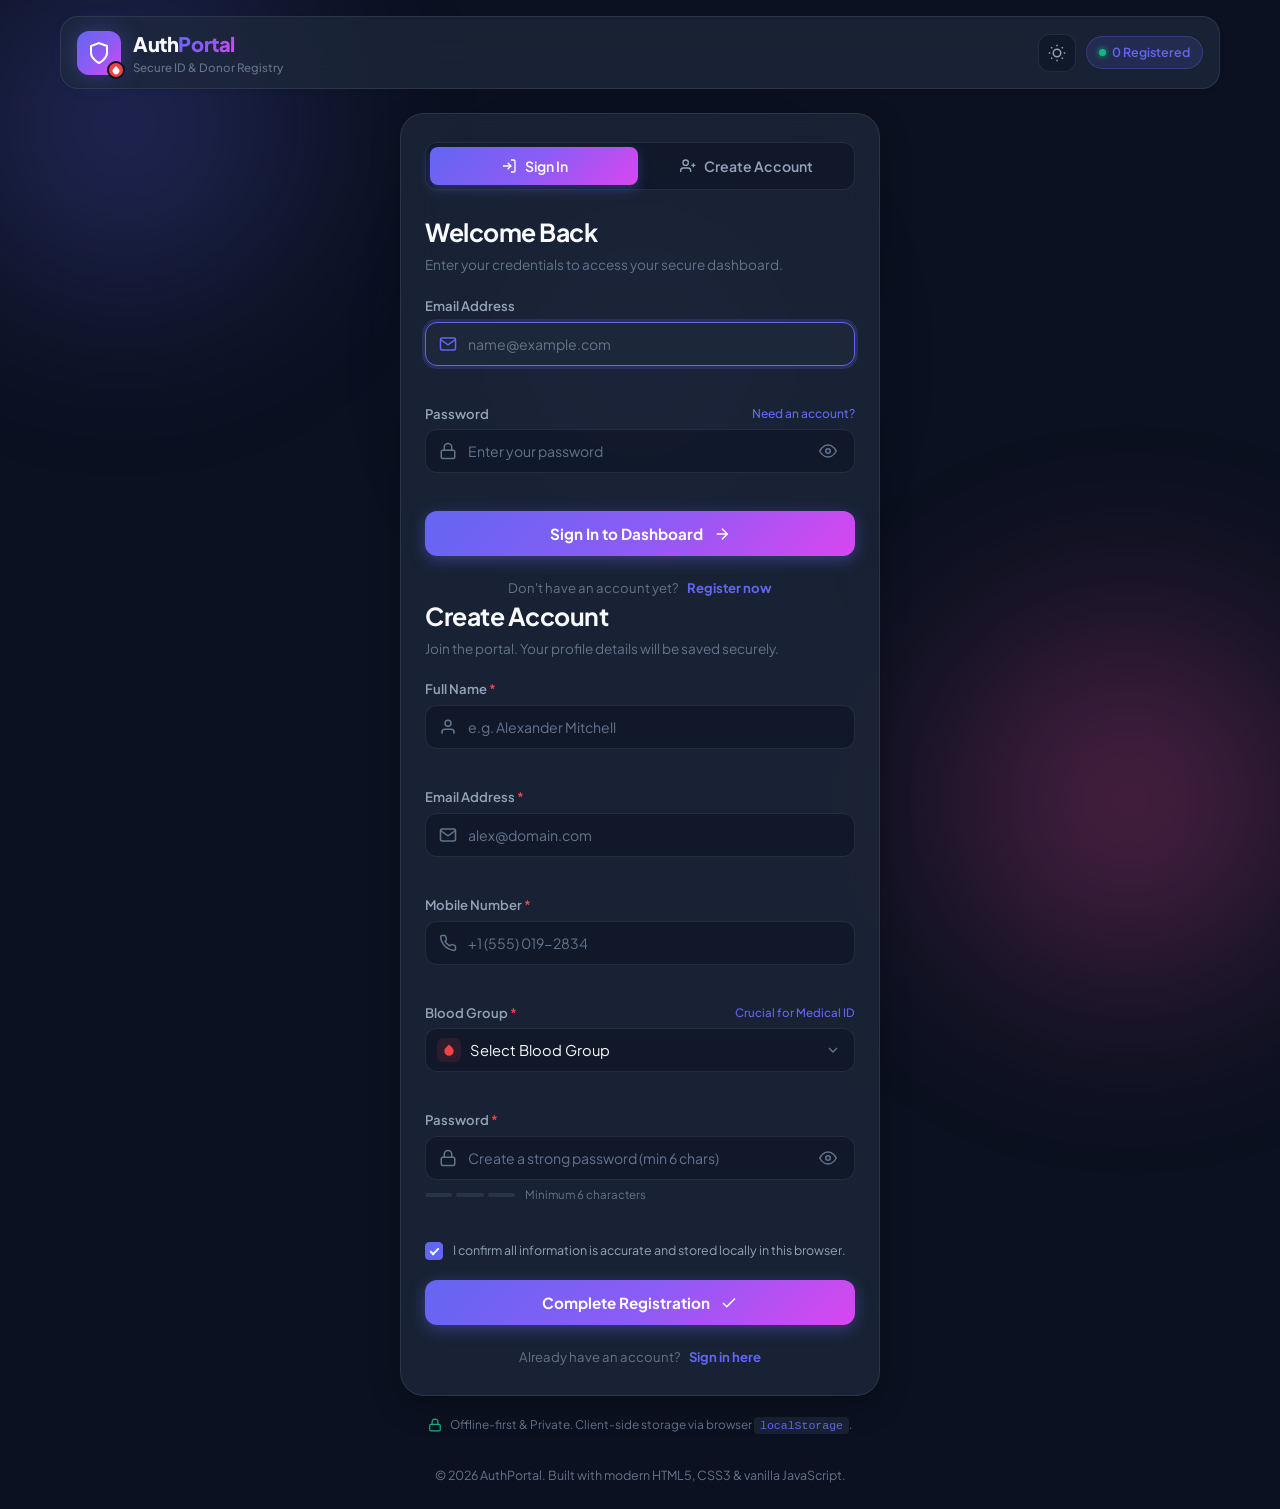
==== index.html @ de9976d9 "feat: initialize AuthPortal project structure Set up Android project with WebView-based architecture" ====
<!DOCTYPE html>
<html lang="en">
<head>
  <meta charset="UTF-8">
  <meta name="viewport" content="width=device-width, initial-scale=1.0, maximum-scale=1.0, user-scalable=no, viewport-fit=cover">
  <meta name="description" content="Secure and dynamic authentication portal with user registration, login, and profile dashboard.">
  <meta name="theme-color" content="#0f172a">
  <title>AuthPortal - Secure Login & Registration</title>
  <link rel="stylesheet" href="style.css">
  <link rel="preconnect" href="https://fonts.googleapis.com">
  <link rel="preconnect" href="https://fonts.gstatic.com" crossorigin>
  <link href="https://fonts.googleapis.com/css2?family=Plus+Jakarta+Sans:wght@400;500;600;700;800&display=swap" rel="stylesheet">
</head>
<body class="dark-theme">
  <!-- Decorative Background Blobs -->
  <div class="bg-glow bg-glow-1"></div>
  <div class="bg-glow bg-glow-2"></div>
  <div class="bg-glow bg-glow-3"></div>

  <!-- Toast Notification Container -->
  <div id="toast-container" class="toast-container" aria-live="polite"></div>

  <!-- Main Application Wrapper -->
  <div id="app" class="app-container">

    <!-- Top Navigation Bar -->
    <header class="app-header">
      <div class="brand">
        <div class="brand-logo">
          <svg class="icon-shield" viewBox="0 0 24 24" fill="none" stroke="currentColor" stroke-width="2">
            <path d="M12 22s8-4 8-10V5l-8-3-8 3v7c0 6 8 10 8 10z"/>
          </svg>
          <div class="brand-droplet-badge">
            <svg viewBox="0 0 24 24" fill="currentColor">
              <path d="M12 2.69l5.66 5.66a8 8 0 1 1-11.31 0z"/>
            </svg>
          </div>
        </div>
        <div class="brand-text">
          <span class="brand-title">Auth<span class="text-gradient">Portal</span></span>
          <span class="brand-tag">Secure ID & Donor Registry</span>
        </div>
      </div>

      <div class="header-actions">
        <!-- Theme Toggle -->
        <button id="theme-toggle-btn" class="icon-btn" aria-label="Toggle dark/light theme" title="Toggle Theme">
          <svg id="theme-icon-sun" class="icon" viewBox="0 0 24 24" fill="none" stroke="currentColor" stroke-width="2">
            <circle cx="12" cy="12" r="5"/>
            <line x1="12" y1="1" x2="12" y2="3"/>
            <line x1="12" y1="21" x2="12" y2="23"/>
            <line x1="4.22" y1="4.22" x2="5.64" y2="5.64"/>
            <line x1="18.36" y1="18.36" x2="19.78" y2="19.78"/>
            <line x1="1" y1="12" x2="3" y2="12"/>
            <line x1="21" y1="12" x2="23" y2="12"/>
            <line x1="4.22" y1="19.78" x2="5.64" y2="18.36"/>
            <line x1="18.36" y1="5.64" x2="19.78" y2="4.22"/>
          </svg>
          <svg id="theme-icon-moon" class="icon hide" viewBox="0 0 24 24" fill="none" stroke="currentColor" stroke-width="2">
            <path d="M21 12.79A9 9 0 1 1 11.21 3 7 7 0 0 0 21 12.79z"/>
          </svg>
        </button>

        <!-- Stats Counter Pill -->
        <div id="users-pill" class="pill-badge" title="Total registered users in localStorage">
          <span class="pill-dot"></span>
          <span id="registered-count-text">0 Registered</span>
        </div>
      </div>
    </header>

    <!-- MAIN VIEWS CONTAINER -->
    <main class="main-content">

      <!-- ============================================== -->
      <!-- AUTHENTICATION CARD (LOGIN & REGISTER) -->
      <!-- ============================================== -->
      <section id="auth-section" class="auth-section">
        <div class="auth-card glass-card">

          <!-- View Tabs (Sign In / Register) -->
          <nav class="auth-tabs" role="tablist">
            <button id="tab-login" class="tab-btn active" role="tab" aria-selected="true" data-target="view-login">
              <svg viewBox="0 0 24 24" fill="none" stroke="currentColor" stroke-width="2" class="tab-icon">
                <path d="M15 3h4a2 2 0 0 1 2 2v14a2 2 0 0 1-2 2h-4"/>
                <polyline points="10 17 15 12 10 7"/>
                <line x1="15" y1="12" x2="3" y2="12"/>
              </svg>
              <span>Sign In</span>
            </button>
            <button id="tab-register" class="tab-btn" role="tab" aria-selected="false" data-target="view-register">
              <svg viewBox="0 0 24 24" fill="none" stroke="currentColor" stroke-width="2" class="tab-icon">
                <path d="M16 21v-2a4 4 0 0 0-4-4H5a4 4 0 0 0-4 4v2"/>
                <circle cx="8.5" cy="7" r="4"/>
                <line x1="20" y1="8" x2="20" y2="14"/>
                <line x1="23" y1="11" x2="17" y2="11"/>
              </svg>
              <span>Create Account</span>
            </button>
          </nav>

          <!-- Notification Banner for Inline Alerts -->
          <div id="auth-alert" class="alert-banner hide" role="alert">
            <svg class="alert-icon" viewBox="0 0 24 24" fill="none" stroke="currentColor" stroke-width="2">
              <circle cx="12" cy="12" r="10"/>
              <line x1="12" y1="8" x2="12" y2="12"/>
              <line x1="12" y1="16" x2="12.01" y2="16"/>
            </svg>
            <span id="auth-alert-message" class="alert-text"></span>
          </div>

          <!-- ========================================== -->
          <!-- 1. LOGIN FORM -->
          <!-- ========================================== -->
          <div id="view-login" class="auth-view active">
            <div class="view-header">
              <h1 class="view-title">Welcome Back</h1>
              <p class="view-subtitle">Enter your credentials to access your secure dashboard.</p>
            </div>

            <form id="login-form" novalidate autocomplete="on">
              <!-- Email Input -->
              <div class="form-group">
                <label for="login-email" class="form-label">Email Address</label>
                <div class="input-wrapper">
                  <svg class="input-icon" viewBox="0 0 24 24" fill="none" stroke="currentColor" stroke-width="2">
                    <path d="M4 4h16c1.1 0 2 .9 2 2v12c0 1.1-.9 2-2 2H4c-1.1 0-2-.9-2-2V6c0-1.1.9-2 2-2z"/>
                    <polyline points="22,6 12,13 2,6"/>
                  </svg>
                  <input 
                    type="email" 
                    id="login-email" 
                    name="email" 
                    class="form-input" 
                    placeholder="name@example.com" 
                    required 
                    autocomplete="email">
                </div>
                <span class="field-error" id="login-email-error"></span>
              </div>

              <!-- Password Input -->
              <div class="form-group">
                <div class="label-row">
                  <label for="login-password" class="form-label">Password</label>
                  <button type="button" class="text-link-btn" id="demo-credentials-btn">Need an account?</button>
                </div>
                <div class="input-wrapper">
                  <svg class="input-icon" viewBox="0 0 24 24" fill="none" stroke="currentColor" stroke-width="2">
                    <rect x="3" y="11" width="18" height="11" rx="2" ry="2"/>
                    <path d="M7 11V7a5 5 0 0 1 10 0v4"/>
                  </svg>
                  <input 
                    type="password" 
                    id="login-password" 
                    name="password" 
                    class="form-input" 
                    placeholder="Enter your password" 
                    required 
                    autocomplete="current-password">
                  <button type="button" class="password-toggle-btn" aria-label="Toggle password visibility" data-target="login-password">
                    <svg class="eye-open" viewBox="0 0 24 24" fill="none" stroke="currentColor" stroke-width="2">
                      <path d="M1 12s4-8 11-8 11 8 11 8-4 8-11 8-11-8-11-8z"/>
                      <circle cx="12" cy="12" r="3"/>
                    </svg>
                    <svg class="eye-closed hide" viewBox="0 0 24 24" fill="none" stroke="currentColor" stroke-width="2">
                      <path d="M17.94 17.94A10.07 10.07 0 0 1 12 20c-7 0-11-8-11-8a18.45 18.45 0 0 1 5.06-5.94M9.9 4.24A9.12 9.12 0 0 1 12 4c7 0 11 8 11 8a18.5 18.5 0 0 1-2.16 3.19m-6.72-1.07a3 3 0 1 1-4.24-4.24"/>
                      <line x1="1" y1="1" x2="23" y2="23"/>
                    </svg>
                  </button>
                </div>
                <span class="field-error" id="login-password-error"></span>
              </div>

              <!-- Submit Button -->
              <button type="submit" id="login-submit-btn" class="primary-btn submit-btn">
                <span class="btn-text">Sign In to Dashboard</span>
                <svg class="btn-arrow" viewBox="0 0 24 24" fill="none" stroke="currentColor" stroke-width="2">
                  <line x1="5" y1="12" x2="19" y2="12"/>
                  <polyline points="12 5 19 12 12 19"/>
                </svg>
              </button>
            </form>

            <div class="auth-footer-prompt">
              <span>Don't have an account yet?</span>
              <button type="button" class="switch-link" id="goto-register-btn">Register now</button>
            </div>
          </div>

          <!-- ========================================== -->
          <!-- 2. REGISTRATION FORM -->
          <!-- ========================================== -->
          <div id="view-register" class="auth-view">
            <div class="view-header">
              <h1 class="view-title">Create Account</h1>
              <p class="view-subtitle">Join the portal. Your profile details will be saved securely.</p>
            </div>

            <form id="register-form" novalidate autocomplete="on">
              <!-- Full Name Input -->
              <div class="form-group">
                <label for="reg-fullname" class="form-label">Full Name <span class="required">*</span></label>
                <div class="input-wrapper">
                  <svg class="input-icon" viewBox="0 0 24 24" fill="none" stroke="currentColor" stroke-width="2">
                    <path d="M20 21v-2a4 4 0 0 0-4-4H8a4 4 0 0 0-4 4v2"/>
                    <circle cx="12" cy="7" r="4"/>
                  </svg>
                  <input 
                    type="text" 
                    id="reg-fullname" 
                    name="fullname" 
                    class="form-input" 
                    placeholder="e.g. Alexander Mitchell" 
                    required 
                    autocomplete="name">
                </div>
                <span class="field-error" id="reg-fullname-error"></span>
              </div>

              <!-- Email Input -->
              <div class="form-group">
                <label for="reg-email" class="form-label">Email Address <span class="required">*</span></label>
                <div class="input-wrapper">
                  <svg class="input-icon" viewBox="0 0 24 24" fill="none" stroke="currentColor" stroke-width="2">
                    <path d="M4 4h16c1.1 0 2 .9 2 2v12c0 1.1-.9 2-2 2H4c-1.1 0-2-.9-2-2V6c0-1.1.9-2 2-2z"/>
                    <polyline points="22,6 12,13 2,6"/>
                  </svg>
                  <input 
                    type="email" 
                    id="reg-email" 
                    name="email" 
                    class="form-input" 
                    placeholder="alex@domain.com" 
                    required 
                    autocomplete="email">
                </div>
                <span class="field-error" id="reg-email-error"></span>
              </div>

              <!-- Mobile Number Input -->
              <div class="form-group">
                <label for="reg-mobile" class="form-label">Mobile Number <span class="required">*</span></label>
                <div class="input-wrapper">
                  <svg class="input-icon" viewBox="0 0 24 24" fill="none" stroke="currentColor" stroke-width="2">
                    <path d="M22 16.92v3a2 2 0 0 1-2.18 2 19.79 19.79 0 0 1-8.63-3.07 19.5 19.5 0 0 1-6-6 19.79 19.79 0 0 1-3.07-8.67A2 2 0 0 1 4.11 2h3a2 2 0 0 1 2 1.72 12.84 12.84 0 0 0 .7 2.81 2 2 0 0 1-.45 2.11L8.09 9.91a16 16 0 0 0 6 6l1.27-1.27a2 2 0 0 1 2.11-.45 12.84 12.84 0 0 0 2.81.7A2 2 0 0 1 22 16.92z"/>
                  </svg>
                  <input 
                    type="tel" 
                    id="reg-mobile" 
                    name="mobile" 
                    class="form-input" 
                    placeholder="+1 (555) 019-2834" 
                    required 
                    autocomplete="tel">
                </div>
                <span class="field-error" id="reg-mobile-error"></span>
              </div>

              <!-- Blood Group Dropdown Selector (Required: A+, A-, B+, B-, O+, O-, AB+, AB-) -->
              <div class="form-group">
                <div class="label-row">
                  <label for="reg-bloodgroup" class="form-label">Blood Group <span class="required">*</span></label>
                  <span class="form-hint">Crucial for Medical ID</span>
                </div>
                <div class="input-wrapper select-wrapper">
                  <div class="blood-icon-badge">
                    <svg viewBox="0 0 24 24" fill="currentColor">
                      <path d="M12 2.69l5.66 5.66a8 8 0 1 1-11.31 0z"/>
                    </svg>
                  </div>
                  <select id="reg-bloodgroup" name="bloodgroup" class="form-input form-select" required>
                    <option value="" disabled selected>Select Blood Group</option>
                    <option value="A+">A+ (A RhD positive)</option>
                    <option value="A-">A- (A RhD negative)</option>
                    <option value="B+">B+ (B RhD positive)</option>
                    <option value="B-">B- (B RhD negative)</option>
                    <option value="O+">O+ (O RhD positive)</option>
                    <option value="O-">O- (O RhD negative - Universal Red Cell Donor)</option>
                    <option value="AB+">AB+ (AB RhD positive - Universal Recipient)</option>
                    <option value="AB-">AB- (AB RhD negative)</option>
                  </select>
                  <svg class="select-chevron" viewBox="0 0 24 24" fill="none" stroke="currentColor" stroke-width="2">
                    <polyline points="6 9 12 15 18 9"/>
                  </svg>
                </div>
                <span class="field-error" id="reg-bloodgroup-error"></span>
              </div>

              <!-- Password Input -->
              <div class="form-group">
                <label for="reg-password" class="form-label">Password <span class="required">*</span></label>
                <div class="input-wrapper">
                  <svg class="input-icon" viewBox="0 0 24 24" fill="none" stroke="currentColor" stroke-width="2">
                    <rect x="3" y="11" width="18" height="11" rx="2" ry="2"/>
                    <path d="M7 11V7a5 5 0 0 1 10 0v4"/>
                  </svg>
                  <input 
                    type="password" 
                    id="reg-password" 
                    name="password" 
                    class="form-input" 
                    placeholder="Create a strong password (min 6 chars)" 
                    required 
                    autocomplete="new-password">
                  <button type="button" class="password-toggle-btn" aria-label="Toggle password visibility" data-target="reg-password">
                    <svg class="eye-open" viewBox="0 0 24 24" fill="none" stroke="currentColor" stroke-width="2">
                      <path d="M1 12s4-8 11-8 11 8 11 8-4 8-11 8-11-8-11-8z"/>
                      <circle cx="12" cy="12" r="3"/>
                    </svg>
                    <svg class="eye-closed hide" viewBox="0 0 24 24" fill="none" stroke="currentColor" stroke-width="2">
                      <path d="M17.94 17.94A10.07 10.07 0 0 1 12 20c-7 0-11-8-11-8a18.45 18.45 0 0 1 5.06-5.94M9.9 4.24A9.12 9.12 0 0 1 12 4c7 0 11 8 11 8a18.5 18.5 0 0 1-2.16 3.19m-6.72-1.07a3 3 0 1 1-4.24-4.24"/>
                      <line x1="1" y1="1" x2="23" y2="23"/>
                    </svg>
                  </button>
                </div>
                <!-- Password Strength Bar -->
                <div class="strength-meter">
                  <div class="strength-bars">
                    <span class="bar" id="str-bar-1"></span>
                    <span class="bar" id="str-bar-2"></span>
                    <span class="bar" id="str-bar-3"></span>
                  </div>
                  <span class="strength-label" id="strength-label">Minimum 6 characters</span>
                </div>
                <span class="field-error" id="reg-password-error"></span>
              </div>

              <!-- Terms & Privacy Acknowledgement -->
              <div class="checkbox-group">
                <label class="custom-checkbox-label">
                  <input type="checkbox" id="reg-terms" checked>
                  <span class="checkbox-box"></span>
                  <span class="checkbox-text">I confirm all information is accurate and stored locally in this browser.</span>
                </label>
              </div>

              <!-- Submit Button -->
              <button type="submit" id="register-submit-btn" class="primary-btn submit-btn">
                <span class="btn-text">Complete Registration</span>
                <svg class="btn-arrow" viewBox="0 0 24 24" fill="none" stroke="currentColor" stroke-width="2">
                  <polyline points="20 6 9 17 4 12"/>
                </svg>
              </button>
            </form>

            <div class="auth-footer-prompt">
              <span>Already have an account?</span>
              <button type="button" class="switch-link" id="goto-login-btn">Sign in here</button>
            </div>
          </div>

        </div>

        <!-- Security Guarantee Footer Note -->
        <div class="security-pill-footer">
          <svg viewBox="0 0 24 24" fill="none" stroke="currentColor" stroke-width="2">
            <rect x="3" y="11" width="18" height="11" rx="2" ry="2"/>
            <path d="M7 11V7a5 5 0 0 1 10 0v4"/>
          </svg>
          <span>Offline-first &amp; Private. Client-side storage via browser <code>localStorage</code>.</span>
        </div>
      </section>


      <!-- ============================================== -->
      <!-- 3. SECURE USER DASHBOARD -->
      <!-- ============================================== -->
      <section id="dashboard-section" class="dashboard-section hide">
        <div class="dashboard-container">

          <!-- Dashboard Header Bar -->
          <div class="dash-top-bar glass-card">
            <div class="dash-user-snippet">
              <div class="avatar-circle" id="dash-avatar">--</div>
              <div class="dash-greeting-block">
                <div class="dash-greeting-sub">Authenticated Session</div>
                <h2 class="dash-greeting-name" id="dash-welcome-name">User Name</h2>
              </div>
            </div>

            <div class="dash-header-actions">
              <div class="status-badge active-status">
                <span class="status-dot"></span>
                <span>Session Active</span>
              </div>
              <!-- LOGOUT BUTTON -->
              <button id="logout-btn" class="logout-btn" title="Sign out of your account">
                <svg viewBox="0 0 24 24" fill="none" stroke="currentColor" stroke-width="2" class="logout-icon">
                  <path d="M9 21H5a2 2 0 0 1-2-2V5a2 2 0 0 1 2-2h4"/>
                  <polyline points="16 17 21 12 16 7"/>
                  <line x1="21" y1="12" x2="9" y2="12"/>
                </svg>
                <span>Logout</span>
              </button>
            </div>
          </div>

          <!-- Main Dashboard Grid -->
          <div class="dash-grid">

            <!-- Primary Profile Overview Card -->
            <div class="profile-card glass-card">
              <div class="card-header">
                <div class="card-title-group">
                  <div class="card-icon-wrap primary-icon">
                    <svg viewBox="0 0 24 24" fill="none" stroke="currentColor" stroke-width="2">
                      <path d="M20 21v-2a4 4 0 0 0-4-4H8a4 4 0 0 0-4 4v2"/>
                      <circle cx="12" cy="7" r="4"/>
                    </svg>
                  </div>
                  <div>
                    <h3 class="card-title">Profile Credentials</h3>
                    <p class="card-subtitle">Verified member information saved in localStorage</p>
                  </div>
                </div>
                <span class="id-tag" id="dash-user-id">ID: #---</span>
              </div>

              <!-- Profile Details List -->
              <div class="profile-details-list">

                <!-- Full Name Detail -->
                <div class="detail-row">
                  <div class="detail-label">
                    <svg viewBox="0 0 24 24" fill="none" stroke="currentColor" stroke-width="2">
                      <path d="M20 21v-2a4 4 0 0 0-4-4H8a4 4 0 0 0-4 4v2"/>
                      <circle cx="12" cy="7" r="4"/>
                    </svg>
                    <span>Full Name</span>
                  </div>
                  <div class="detail-value-wrapper">
                    <span class="detail-value highlight-text" id="dash-fullname">---</span>
                    <button class="copy-field-btn" data-copy="dash-fullname" title="Copy name" aria-label="Copy full name">
                      <svg viewBox="0 0 24 24" fill="none" stroke="currentColor" stroke-width="2">
                        <rect x="9" y="9" width="13" height="13" rx="2" ry="2"/>
                        <path d="M5 15H4a2 2 0 0 1-2-2V4a2 2 0 0 1 2-2h9a2 2 0 0 1 2 2v1"/>
                      </svg>
                    </button>
                  </div>
                </div>

                <!-- Email Detail -->
                <div class="detail-row">
                  <div class="detail-label">
                    <svg viewBox="0 0 24 24" fill="none" stroke="currentColor" stroke-width="2">
                      <path d="M4 4h16c1.1 0 2 .9 2 2v12c0 1.1-.9 2-2 2H4c-1.1 0-2-.9-2-2V6c0-1.1.9-2 2-2z"/>
                      <polyline points="22,6 12,13 2,6"/>
                    </svg>
                    <span>Email Address</span>
                  </div>
                  <div class="detail-value-wrapper">
                    <span class="detail-value" id="dash-email">---</span>
                    <button class="copy-field-btn" data-copy="dash-email" title="Copy email" aria-label="Copy email">
                      <svg viewBox="0 0 24 24" fill="none" stroke="currentColor" stroke-width="2">
                        <rect x="9" y="9" width="13" height="13" rx="2" ry="2"/>
                        <path d="M5 15H4a2 2 0 0 1-2-2V4a2 2 0 0 1 2-2h9a2 2 0 0 1 2 2v1"/>
                      </svg>
                    </button>
                  </div>
                </div>

                <!-- Mobile Detail -->
                <div class="detail-row">
                  <div class="detail-label">
                    <svg viewBox="0 0 24 24" fill="none" stroke="currentColor" stroke-width="2">
                      <path d="M22 16.92v3a2 2 0 0 1-2.18 2 19.79 19.79 0 0 1-8.63-3.07 19.5 19.5 0 0 1-6-6 19.79 19.79 0 0 1-3.07-8.67A2 2 0 0 1 4.11 2h3a2 2 0 0 1 2 1.72 12.84 12.84 0 0 0 .7 2.81 2 2 0 0 1-.45 2.11L8.09 9.91a16 16 0 0 0 6 6l1.27-1.27a2 2 0 0 1 2.11-.45 12.84 12.84 0 0 0 2.81.7A2 2 0 0 1 22 16.92z"/>
                    </svg>
                    <span>Mobile Number</span>
                  </div>
                  <div class="detail-value-wrapper">
                    <span class="detail-value font-mono" id="dash-mobile">---</span>
                    <button class="copy-field-btn" data-copy="dash-mobile" title="Copy mobile number" aria-label="Copy mobile number">
                      <svg viewBox="0 0 24 24" fill="none" stroke="currentColor" stroke-width="2">
                        <rect x="9" y="9" width="13" height="13" rx="2" ry="2"/>
                        <path d="M5 15H4a2 2 0 0 1-2-2V4a2 2 0 0 1 2-2h9a2 2 0 0 1 2 2v1"/>
                      </svg>
                    </button>
                  </div>
                </div>

                <!-- Member Registered Date -->
                <div class="detail-row">
                  <div class="detail-label">
                    <svg viewBox="0 0 24 24" fill="none" stroke="currentColor" stroke-width="2">
                      <rect x="3" y="4" width="18" height="18" rx="2" ry="2"/>
                      <line x1="16" y1="2" x2="16" y2="6"/>
                      <line x1="8" y1="2" x2="8" y2="6"/>
                      <line x1="3" y1="10" x2="21" y2="10"/>
                    </svg>
                    <span>Account Created</span>
                  </div>
                  <div class="detail-value-wrapper">
                    <span class="detail-value text-muted" id="dash-created-at">Just now</span>
                  </div>
                </div>

              </div>
            </div>

            <!-- EXPLICIT BLOOD GROUP MEDICAL CARD (Highlight requirement) -->
            <div class="blood-card glass-card">
              <div class="blood-card-header">
                <div class="blood-card-icon">
                  <svg viewBox="0 0 24 24" fill="currentColor">
                    <path d="M12 2.69l5.66 5.66a8 8 0 1 1-11.31 0z"/>
                  </svg>
                </div>
                <div>
                  <h3 class="blood-card-title">Blood Group Identification</h3>
                  <p class="blood-card-sub">Emergency &amp; Donor Compatibility</p>
                </div>
              </div>

              <!-- Huge Blood Group Badge Display -->
              <div class="blood-badge-display">
                <div class="blood-circle-badge">
                  <span class="blood-type-big" id="dash-bloodgroup">--</span>
                  <span class="blood-rh-sub" id="dash-bloodgroup-rh">Rh Factor</span>
                </div>
                <div class="blood-meta">
                  <span class="donor-badge" id="dash-donor-badge">Donor Status</span>
                  <p class="donor-summary" id="dash-donor-summary">Compatibility information loaded dynamically.</p>
                </div>
              </div>

              <!-- Medical Compatibility Matrix Box -->
              <div class="compatibility-box">
                <div class="compat-column">
                  <span class="compat-title">Can Donate To</span>
                  <span class="compat-types" id="compat-donate-to">--</span>
                </div>
                <div class="compat-divider"></div>
                <div class="compat-column">
                  <span class="compat-title">Can Receive From</span>
                  <span class="compat-types" id="compat-receive-from">--</span>
                </div>
              </div>

              <!-- Quick Emergency Action -->
              <div class="blood-card-footer">
                <button type="button" class="emergency-badge-btn" id="print-emergency-card-btn">
                  <svg viewBox="0 0 24 24" fill="none" stroke="currentColor" stroke-width="2">
                    <path d="M6 9V2h12v7M6 18H4a2 2 0 0 1-2-2v-5a2 2 0 0 1 2-2h16a2 2 0 0 1 2 2v5a2 2 0 0 1-2 2h-2"/>
                    <rect x="6" y="14" width="12" height="8"/>
                  </svg>
                  <span>Download / Print Medical ID</span>
                </button>
              </div>
            </div>

            <!-- System Session & LocalStorage Inspector Card -->
            <div class="storage-card glass-card">
              <div class="card-header">
                <div class="card-title-group">
                  <div class="card-icon-wrap green-icon">
                    <svg viewBox="0 0 24 24" fill="none" stroke="currentColor" stroke-width="2">
                      <path d="M22 12h-4l-3 9L9 3l-3 9H2"/>
                    </svg>
                  </div>
                  <div>
                    <h3 class="card-title">Storage &amp; Registry Insights</h3>
                    <p class="card-subtitle">Local persistence verification in current browser</p>
                  </div>
                </div>
              </div>

              <div class="stats-row">
                <div class="stat-pill">
                  <span class="stat-num" id="stat-total-users">0</span>
                  <span class="stat-desc">Total Users in Storage</span>
                </div>
                <div class="stat-pill">
                  <span class="stat-num font-mono">localStorage</span>
                  <span class="stat-desc">Persistence Engine</span>
                </div>
                <div class="stat-pill">
                  <span class="stat-num text-success">Active</span>
                  <span class="stat-desc">Session State</span>
                </div>
              </div>

              <!-- Directory list snippet -->
              <div class="registered-list-section">
                <div class="registered-list-header">
                  <span>Registered Users in Local Storage:</span>
                  <button type="button" id="clear-all-data-btn" class="danger-text-btn" title="Clears localStorage to simulate fresh empty state">
                    <svg viewBox="0 0 24 24" fill="none" stroke="currentColor" stroke-width="2">
                      <polyline points="3 6 5 6 21 6"/>
                      <path d="M19 6v14a2 2 0 0 1-2 2H7a2 2 0 0 1-2-2V6m3 0V4a2 2 0 0 1 2-2h4a2 2 0 0 1 2 2v2"/>
                    </svg>
                    <span>Clear All Records</span>
                  </button>
                </div>
                <div id="registered-users-list" class="registered-users-list">
                  <!-- Injected via JavaScript -->
                </div>
              </div>

            </div>

          </div>

        </div>
      </section>

    </main>

    <!-- Footer -->
    <footer class="app-footer">
      <p>&copy; <span id="current-year">2026</span> AuthPortal. Built with modern HTML5, CSS3 &amp; vanilla JavaScript.</p>
    </footer>

  </div>

  <!-- Medical ID Printable Modal -->
  <div id="medical-modal" class="modal-backdrop hide" role="dialog" aria-modal="true">
    <div class="modal-card glass-card">
      <div class="modal-header">
        <h3>Emergency Medical Identity Card</h3>
        <button id="close-modal-btn" class="icon-btn" aria-label="Close modal">&times;</button>
      </div>
      <div class="modal-body" id="printable-card-content">
        <div class="emergency-badge-preview">
          <div class="emergency-card-top">
            <div class="card-brand">AuthPortal Medical Alert</div>
            <div class="card-blood" id="modal-blood-badge">O+</div>
          </div>
          <div class="emergency-card-info">
            <p><strong>Name:</strong> <span id="modal-name">---</span></p>
            <p><strong>Blood Group:</strong> <span id="modal-blood">---</span></p>
            <p><strong>Emergency Contact:</strong> <span id="modal-phone">---</span></p>
            <p><strong>Email:</strong> <span id="modal-email">---</span></p>
          </div>
        </div>
      </div>
      <div class="modal-footer">
        <button type="button" class="secondary-btn" id="modal-dismiss-btn">Close</button>
        <button type="button" class="primary-btn" id="modal-print-btn">Print Card</button>
      </div>
    </div>
  </div>

  <script src="script.js"></script>
</body>
</html>
---- style.css ----
/* ==========================================================================
   AUTPORTAL - MODERN UI/UX DESIGN SYSTEM (CSS)
   ========================================================================== */

:root {
  /* Dark Theme Palette (Default) */
  --bg-primary: #0b1120;
  --bg-secondary: #0f172a;
  --bg-card: rgba(30, 41, 59, 0.75);
  --bg-card-hover: rgba(30, 41, 59, 0.95);
  --bg-input: rgba(15, 23, 42, 0.8);
  --bg-input-focus: rgba(30, 41, 59, 0.9);
  
  --border-color: rgba(148, 163, 184, 0.15);
  --border-hover: rgba(148, 163, 184, 0.3);
  --border-focus: #6366f1;

  --text-primary: #f8fafc;
  --text-secondary: #94a3b8;
  --text-muted: #64748b;
  --text-inverse: #0f172a;

  --primary: #6366f1;
  --primary-hover: #4f46e5;
  --primary-light: rgba(99, 102, 241, 0.15);
  --primary-gradient: linear-gradient(135deg, #6366f1 0%, #8b5cf6 50%, #d946ef 100%);
  --accent-glow: rgba(99, 102, 241, 0.25);

  --blood-red: #ef4444;
  --blood-red-dark: #b91c1c;
  --blood-bg: rgba(239, 68, 68, 0.12);
  --blood-gradient: linear-gradient(135deg, #ef4444 0%, #dc2626 50%, #991b1b 100%);

  --success: #10b981;
  --success-bg: rgba(16, 185, 129, 0.15);
  --warning: #f59e0b;
  --danger: #f43f5e;
  --danger-bg: rgba(244, 63, 94, 0.15);

  --font-family: 'Plus Jakarta Sans', -apple-system, BlinkMacSystemFont, 'Segoe UI', Roboto, Helvetica, Arial, sans-serif;
  --radius-sm: 8px;
  --radius-md: 12px;
  --radius-lg: 18px;
  --radius-xl: 24px;
  --radius-full: 9999px;

  --shadow-sm: 0 2px 4px rgba(0, 0, 0, 0.1);
  --shadow-md: 0 4px 12px rgba(0, 0, 0, 0.15);
  --shadow-lg: 0 10px 30px rgba(0, 0, 0, 0.25);
  --shadow-glow: 0 0 25px rgba(99, 102, 241, 0.35);

  --transition-fast: 0.18s ease;
  --transition-normal: 0.28s ease;
  --transition-slow: 0.4s ease;
}

/* Light Theme Variables */
body.light-theme {
  --bg-primary: #f8fafc;
  --bg-secondary: #f1f5f9;
  --bg-card: rgba(255, 255, 255, 0.9);
  --bg-card-hover: #ffffff;
  --bg-input: #ffffff;
  --bg-input-focus: #ffffff;

  --border-color: rgba(203, 213, 225, 0.8);
  --border-hover: rgba(148, 163, 184, 0.8);
  --border-focus: #4f46e5;

  --text-primary: #0f172a;
  --text-secondary: #475569;
  --text-muted: #94a3b8;
  --text-inverse: #ffffff;

  --primary-light: rgba(99, 102, 241, 0.1);
  --accent-glow: rgba(99, 102, 241, 0.15);
  --shadow-lg: 0 10px 30px rgba(15, 23, 42, 0.08);
}

/* Base Styles */
*, *::before, *::after {
  box-sizing: border-box;
  margin: 0;
  padding: 0;
}

html, body {
  min-height: 100%;
  font-family: var(--font-family);
  background-color: var(--bg-primary);
  color: var(--text-primary);
  line-height: 1.5;
  -webkit-font-smoothing: antialiased;
  -moz-osx-font-smoothing: grayscale;
  overflow-x: hidden;
  transition: background-color var(--transition-normal), color var(--transition-normal);
}

/* Background Ambient Glows */
.bg-glow {
  position: fixed;
  border-radius: 50%;
  filter: blur(100px);
  pointer-events: none;
  z-index: 0;
  opacity: 0.45;
  transition: opacity var(--transition-slow);
}

.bg-glow-1 {
  width: 450px;
  height: 450px;
  top: -100px;
  left: -100px;
  background: radial-gradient(circle, #6366f1 0%, transparent 70%);
}

.bg-glow-2 {
  width: 500px;
  height: 500px;
  bottom: -150px;
  right: -100px;
  background: radial-gradient(circle, #ec4899 0%, transparent 70%);
}

.bg-glow-3 {
  width: 350px;
  height: 350px;
  top: 40%;
  left: 50%;
  transform: translate(-50%, -50%);
  background: radial-gradient(circle, #8b5cf6 0%, transparent 70%);
  opacity: 0.25;
}

/* App Container Layout */
.app-container {
  position: relative;
  z-index: 1;
  display: flex;
  flex-direction: column;
  min-height: 100vh;
  max-width: 1200px;
  margin: 0 auto;
  padding: 16px 20px 24px;
}

/* Header */
.app-header {
  display: flex;
  align-items: center;
  justify-content: space-between;
  padding: 12px 16px;
  margin-bottom: 24px;
  background: var(--bg-card);
  backdrop-filter: blur(16px);
  -webkit-backdrop-filter: blur(16px);
  border: 1px solid var(--border-color);
  border-radius: var(--radius-lg);
  box-shadow: var(--shadow-sm);
}

.brand {
  display: flex;
  align-items: center;
  gap: 12px;
}

.brand-logo {
  position: relative;
  display: flex;
  align-items: center;
  justify-content: center;
  width: 44px;
  height: 44px;
  background: var(--primary-gradient);
  border-radius: var(--radius-md);
  color: #ffffff;
  box-shadow: var(--shadow-glow);
}

.icon-shield {
  width: 24px;
  height: 24px;
}

.brand-droplet-badge {
  position: absolute;
  bottom: -4px;
  right: -4px;
  width: 18px;
  height: 18px;
  background: var(--blood-red);
  color: #fff;
  border-radius: 50%;
  display: flex;
  align-items: center;
  justify-content: center;
  border: 2px solid var(--bg-primary);
}

.brand-droplet-badge svg {
  width: 10px;
  height: 10px;
}

.brand-text {
  display: flex;
  flex-direction: column;
}

.brand-title {
  font-size: 1.25rem;
  font-weight: 800;
  letter-spacing: -0.02em;
  color: var(--text-primary);
}

.text-gradient {
  background: var(--primary-gradient);
  -webkit-background-clip: text;
  -webkit-text-fill-color: transparent;
}

.brand-tag {
  font-size: 0.72rem;
  font-weight: 500;
  color: var(--text-muted);
}

.header-actions {
  display: flex;
  align-items: center;
  gap: 10px;
}

.icon-btn {
  display: flex;
  align-items: center;
  justify-content: center;
  width: 38px;
  height: 38px;
  border-radius: var(--radius-md);
  border: 1px solid var(--border-color);
  background: var(--bg-input);
  color: var(--text-secondary);
  cursor: pointer;
  transition: all var(--transition-fast);
}

.icon-btn:hover {
  background: var(--bg-card-hover);
  color: var(--text-primary);
  border-color: var(--border-hover);
}

.icon {
  width: 18px;
  height: 18px;
}

.pill-badge {
  display: flex;
  align-items: center;
  gap: 6px;
  padding: 6px 12px;
  background: var(--primary-light);
  border: 1px solid rgba(99, 102, 241, 0.3);
  border-radius: var(--radius-full);
  font-size: 0.78rem;
  font-weight: 600;
  color: var(--primary);
}

.pill-dot {
  width: 7px;
  height: 7px;
  background-color: var(--success);
  border-radius: 50%;
  box-shadow: 0 0 6px var(--success);
}

/* Main Content Area */
.main-content {
  flex: 1;
  display: flex;
  flex-direction: column;
  justify-content: center;
  align-items: center;
  width: 100%;
}

/* Glass Card Common */
.glass-card {
  background: var(--bg-card);
  backdrop-filter: blur(20px);
  -webkit-backdrop-filter: blur(20px);
  border: 1px solid var(--border-color);
  border-radius: var(--radius-xl);
  box-shadow: var(--shadow-lg);
  transition: border-color var(--transition-fast), box-shadow var(--transition-fast);
}

/* ==========================================================================
   AUTHENTICATION SECTION (LOGIN & REGISTRATION)
   ========================================================================== */
.auth-section {
  width: 100%;
  max-width: 480px;
  margin: 0 auto;
}

.auth-card {
  padding: 28px 24px;
  position: relative;
  overflow: hidden;
}

/* Tabs switcher */
.auth-tabs {
  display: flex;
  background: var(--bg-input);
  padding: 4px;
  border-radius: var(--radius-md);
  margin-bottom: 24px;
  border: 1px solid var(--border-color);
  gap: 4px;
}

.tab-btn {
  flex: 1;
  display: flex;
  align-items: center;
  justify-content: center;
  gap: 8px;
  padding: 10px 14px;
  border-radius: var(--radius-sm);
  border: none;
  background: transparent;
  color: var(--text-secondary);
  font-family: inherit;
  font-size: 0.88rem;
  font-weight: 600;
  cursor: pointer;
  transition: all var(--transition-fast);
}

.tab-icon {
  width: 16px;
  height: 16px;
}

.tab-btn:hover {
  color: var(--text-primary);
}

.tab-btn.active {
  background: var(--primary-gradient);
  color: #ffffff;
  box-shadow: 0 4px 12px rgba(99, 102, 241, 0.35);
}

/* View Headings */
.view-header {
  margin-bottom: 20px;
  text-align: left;
}

.view-title {
  font-size: 1.55rem;
  font-weight: 700;
  letter-spacing: -0.02em;
  color: var(--text-primary);
  margin-bottom: 4px;
}

.view-subtitle {
  font-size: 0.85rem;
  color: var(--text-muted);
}

/* Form Controls */
.form-group {
  margin-bottom: 16px;
}

.form-label {
  display: block;
  font-size: 0.82rem;
  font-weight: 600;
  color: var(--text-secondary);
  margin-bottom: 6px;
}

.form-label .required {
  color: var(--blood-red);
}

.label-row {
  display: flex;
  justify-content: space-between;
  align-items: center;
  margin-bottom: 6px;
}

.label-row .form-label {
  margin-bottom: 0;
}

.form-hint {
  font-size: 0.72rem;
  color: var(--primary);
  font-weight: 500;
}

.text-link-btn {
  background: none;
  border: none;
  font-family: inherit;
  font-size: 0.75rem;
  color: var(--primary);
  cursor: pointer;
  padding: 0;
  font-weight: 500;
}

.text-link-btn:hover {
  text-decoration: underline;
}

/* Inputs & Wrappers */
.input-wrapper {
  position: relative;
  display: flex;
  align-items: center;
  width: 100%;
}

.input-icon {
  position: absolute;
  left: 14px;
  width: 18px;
  height: 18px;
  color: var(--text-muted);
  pointer-events: none;
  transition: color var(--transition-fast);
}

.blood-icon-badge {
  position: absolute;
  left: 12px;
  display: flex;
  align-items: center;
  justify-content: center;
  width: 24px;
  height: 24px;
  background: var(--blood-bg);
  color: var(--blood-red);
  border-radius: 6px;
  pointer-events: none;
}

.blood-icon-badge svg {
  width: 14px;
  height: 14px;
}

.form-input {
  width: 100%;
  padding: 12px 14px 12px 42px;
  background: var(--bg-input);
  border: 1px solid var(--border-color);
  border-radius: var(--radius-md);
  color: var(--text-primary);
  font-family: inherit;
  font-size: 0.92rem;
  transition: all var(--transition-fast);
  outline: none;
}

.form-input::placeholder {
  color: var(--text-muted);
  font-size: 0.88rem;
}

.form-input:focus {
  background: var(--bg-input-focus);
  border-color: var(--border-focus);
  box-shadow: 0 0 0 3px rgba(99, 102, 241, 0.2);
}

.form-input:focus + .input-icon,
.input-wrapper:focus-within .input-icon {
  color: var(--primary);
}

.form-input.is-invalid {
  border-color: var(--danger) !important;
  box-shadow: 0 0 0 3px rgba(244, 63, 94, 0.2) !important;
}

.form-input.is-valid {
  border-color: var(--success) !important;
}

/* Select Styling */
.select-wrapper {
  position: relative;
}

.form-select {
  padding-left: 44px;
  padding-right: 36px;
  appearance: none;
  -webkit-appearance: none;
  -moz-appearance: none;
  cursor: pointer;
}

.form-select option {
  background-color: var(--bg-secondary);
  color: var(--text-primary);
  padding: 10px;
}

.select-chevron {
  position: absolute;
  right: 14px;
  width: 16px;
  height: 16px;
  color: var(--text-muted);
  pointer-events: none;
}

/* Password Toggle */
.password-toggle-btn {
  position: absolute;
  right: 12px;
  background: none;
  border: none;
  padding: 6px;
  display: flex;
  align-items: center;
  justify-content: center;
  color: var(--text-muted);
  cursor: pointer;
  border-radius: var(--radius-sm);
  transition: color var(--transition-fast);
}

.password-toggle-btn:hover {
  color: var(--text-primary);
}

.password-toggle-btn svg {
  width: 18px;
  height: 18px;
}

/* Field Error Text */
.field-error {
  display: block;
  font-size: 0.75rem;
  color: var(--danger);
  margin-top: 4px;
  min-height: 18px;
  font-weight: 500;
  transition: opacity var(--transition-fast);
}

/* Password Strength Meter */
.strength-meter {
  margin-top: 6px;
  display: flex;
  align-items: center;
  gap: 10px;
}

.strength-bars {
  display: flex;
  gap: 4px;
  width: 90px;
}

.strength-bars .bar {
  flex: 1;
  height: 4px;
  background: var(--border-color);
  border-radius: 2px;
  transition: background-color var(--transition-fast);
}

.strength-label {
  font-size: 0.72rem;
  color: var(--text-muted);
}

/* Custom Checkbox */
.checkbox-group {
  margin-bottom: 20px;
}

.custom-checkbox-label {
  display: flex;
  align-items: flex-start;
  gap: 10px;
  cursor: pointer;
  font-size: 0.78rem;
  color: var(--text-secondary);
  user-select: none;
}

.custom-checkbox-label input[type="checkbox"] {
  display: none;
}

.checkbox-box {
  width: 18px;
  height: 18px;
  border: 1.5px solid var(--border-hover);
  border-radius: 4px;
  background: var(--bg-input);
  display: flex;
  align-items: center;
  justify-content: center;
  flex-shrink: 0;
  margin-top: 1px;
  transition: all var(--transition-fast);
}

.custom-checkbox-label input[type="checkbox"]:checked + .checkbox-box {
  background: var(--primary);
  border-color: var(--primary);
}

.custom-checkbox-label input[type="checkbox"]:checked + .checkbox-box::after {
  content: '';
  width: 5px;
  height: 9px;
  border: solid white;
  border-width: 0 2px 2px 0;
  transform: rotate(45deg);
  margin-bottom: 2px;
}

/* Submit & Primary Buttons */
.primary-btn {
  width: 100%;
  display: flex;
  align-items: center;
  justify-content: center;
  gap: 10px;
  padding: 13px 20px;
  background: var(--primary-gradient);
  color: #ffffff;
  border: none;
  border-radius: var(--radius-md);
  font-family: inherit;
  font-size: 0.95rem;
  font-weight: 700;
  cursor: pointer;
  box-shadow: 0 4px 16px rgba(99, 102, 241, 0.4);
  transition: transform var(--transition-fast), box-shadow var(--transition-fast), opacity var(--transition-fast);
}

.primary-btn:hover {
  transform: translateY(-2px);
  box-shadow: 0 6px 20px rgba(99, 102, 241, 0.5);
}

.primary-btn:active {
  transform: translateY(0);
}

.btn-arrow {
  width: 18px;
  height: 18px;
  transition: transform var(--transition-fast);
}

.primary-btn:hover .btn-arrow {
  transform: translateX(4px);
}

.submit-btn {
  margin-top: 8px;
}

/* Bottom Switch Links */
.auth-footer-prompt {
  margin-top: 22px;
  text-align: center;
  font-size: 0.82rem;
  color: var(--text-muted);
}

.switch-link {
  background: none;
  border: none;
  color: var(--primary);
  font-family: inherit;
  font-size: 0.82rem;
  font-weight: 700;
  cursor: pointer;
  margin-left: 6px;
  text-decoration: none;
}

.switch-link:hover {
  text-decoration: underline;
}

/* Alert Banner */
.alert-banner {
  display: flex;
  align-items: center;
  gap: 10px;
  padding: 12px 14px;
  border-radius: var(--radius-md);
  margin-bottom: 18px;
  font-size: 0.85rem;
  font-weight: 500;
  animation: fadeIn 0.3s ease;
}

.alert-banner.error {
  background: var(--danger-bg);
  border: 1px solid var(--danger);
  color: #ffb4be;
}

.alert-banner.success {
  background: var(--success-bg);
  border: 1px solid var(--success);
  color: #6ee7b7;
}

.alert-icon {
  width: 18px;
  height: 18px;
  flex-shrink: 0;
}

/* Security Pill Footer */
.security-pill-footer {
  display: flex;
  align-items: center;
  justify-content: center;
  gap: 8px;
  margin-top: 20px;
  font-size: 0.74rem;
  color: var(--text-muted);
  text-align: center;
}

.security-pill-footer svg {
  width: 14px;
  height: 14px;
  color: var(--success);
}

.security-pill-footer code {
  background: var(--bg-card);
  padding: 2px 6px;
  border-radius: 4px;
  font-size: 0.72rem;
  color: var(--primary);
}


/* ==========================================================================
   DASHBOARD SECTION
   ========================================================================== */
.dashboard-section {
  width: 100%;
  animation: fadeIn 0.4s ease;
}

.dashboard-container {
  display: flex;
  flex-direction: column;
  gap: 20px;
  width: 100%;
}

/* Top bar */
.dash-top-bar {
  display: flex;
  align-items: center;
  justify-content: space-between;
  padding: 18px 24px;
}

.dash-user-snippet {
  display: flex;
  align-items: center;
  gap: 16px;
}

.avatar-circle {
  width: 52px;
  height: 52px;
  border-radius: 50%;
  background: var(--primary-gradient);
  color: #ffffff;
  display: flex;
  align-items: center;
  justify-content: center;
  font-size: 1.25rem;
  font-weight: 800;
  box-shadow: var(--shadow-glow);
  border: 2px solid rgba(255, 255, 255, 0.2);
}

.dash-greeting-sub {
  font-size: 0.78rem;
  color: var(--text-muted);
  text-transform: uppercase;
  letter-spacing: 0.05em;
  font-weight: 600;
}

.dash-greeting-name {
  font-size: 1.4rem;
  font-weight: 800;
  color: var(--text-primary);
  letter-spacing: -0.02em;
}

.dash-header-actions {
  display: flex;
  align-items: center;
  gap: 14px;
}

.status-badge {
  display: flex;
  align-items: center;
  gap: 6px;
  padding: 6px 14px;
  border-radius: var(--radius-full);
  font-size: 0.78rem;
  font-weight: 600;
}

.active-status {
  background: var(--success-bg);
  color: var(--success);
  border: 1px solid rgba(16, 185, 129, 0.3);
}

.status-dot {
  width: 7px;
  height: 7px;
  background: var(--success);
  border-radius: 50%;
  box-shadow: 0 0 6px var(--success);
}

/* Logout Button */
.logout-btn {
  display: flex;
  align-items: center;
  gap: 8px;
  padding: 9px 18px;
  background: var(--danger-bg);
  border: 1px solid rgba(244, 63, 94, 0.3);
  color: #fb7185;
  border-radius: var(--radius-md);
  font-family: inherit;
  font-size: 0.88rem;
  font-weight: 600;
  cursor: pointer;
  transition: all var(--transition-fast);
}

.logout-btn:hover {
  background: var(--danger);
  color: #ffffff;
  box-shadow: 0 4px 12px rgba(244, 63, 94, 0.35);
  transform: translateY(-1px);
}

.logout-icon {
  width: 17px;
  height: 17px;
}

/* Dashboard Grid Layout */
.dash-grid {
  display: grid;
  grid-template-columns: 1.15fr 0.85fr;
  gap: 20px;
}

@media (max-width: 900px) {
  .dash-grid {
    grid-template-columns: 1fr;
  }
}

/* Card Header Common */
.card-header {
  display: flex;
  align-items: center;
  justify-content: space-between;
  margin-bottom: 20px;
  padding-bottom: 14px;
  border-bottom: 1px solid var(--border-color);
}

.card-title-group {
  display: flex;
  align-items: center;
  gap: 12px;
}

.card-icon-wrap {
  width: 40px;
  height: 40px;
  border-radius: var(--radius-md);
  display: flex;
  align-items: center;
  justify-content: center;
}

.card-icon-wrap svg {
  width: 20px;
  height: 20px;
}

.primary-icon {
  background: var(--primary-light);
  color: var(--primary);
}

.green-icon {
  background: var(--success-bg);
  color: var(--success);
}

.card-title {
  font-size: 1.1rem;
  font-weight: 700;
  color: var(--text-primary);
}

.card-subtitle {
  font-size: 0.78rem;
  color: var(--text-muted);
}

.id-tag {
  font-size: 0.75rem;
  font-family: monospace;
  background: var(--bg-input);
  padding: 4px 10px;
  border-radius: var(--radius-sm);
  color: var(--text-muted);
  border: 1px solid var(--border-color);
}

/* Profile Details List */
.profile-card {
  padding: 24px;
}

.profile-details-list {
  display: flex;
  flex-direction: column;
  gap: 14px;
}

.detail-row {
  display: flex;
  align-items: center;
  justify-content: space-between;
  padding: 12px 16px;
  background: var(--bg-input);
  border: 1px solid var(--border-color);
  border-radius: var(--radius-md);
  transition: border-color var(--transition-fast);
}

.detail-row:hover {
  border-color: var(--border-hover);
}

.detail-label {
  display: flex;
  align-items: center;
  gap: 10px;
  font-size: 0.85rem;
  font-weight: 600;
  color: var(--text-secondary);
}

.detail-label svg {
  width: 17px;
  height: 17px;
  color: var(--text-muted);
}

.detail-value-wrapper {
  display: flex;
  align-items: center;
  gap: 8px;
}

.detail-value {
  font-size: 0.95rem;
  font-weight: 600;
  color: var(--text-primary);
}

.highlight-text {
  color: var(--primary);
  font-weight: 700;
}

.copy-field-btn {
  background: none;
  border: none;
  padding: 4px;
  color: var(--text-muted);
  cursor: pointer;
  border-radius: 4px;
  display: flex;
  align-items: center;
  justify-content: center;
  transition: all var(--transition-fast);
}

.copy-field-btn:hover {
  color: var(--primary);
  background: var(--primary-light);
}

.copy-field-btn svg {
  width: 15px;
  height: 15px;
}

/* ==========================================================================
   EXPLICIT BLOOD GROUP MEDICAL CARD
   ========================================================================== */
.blood-card {
  padding: 24px;
  display: flex;
  flex-direction: column;
  gap: 18px;
  background: linear-gradient(145deg, rgba(30, 41, 59, 0.8) 0%, rgba(239, 68, 68, 0.08) 100%);
  border: 1px solid rgba(239, 68, 68, 0.25);
  position: relative;
  overflow: hidden;
}

.blood-card::before {
  content: '';
  position: absolute;
  top: -40px;
  right: -40px;
  width: 140px;
  height: 140px;
  background: radial-gradient(circle, rgba(239, 68, 68, 0.2) 0%, transparent 70%);
  border-radius: 50%;
  pointer-events: none;
}

.blood-card-header {
  display: flex;
  align-items: center;
  gap: 12px;
}

.blood-card-icon {
  width: 40px;
  height: 40px;
  background: var(--blood-bg);
  color: var(--blood-red);
  border-radius: var(--radius-md);
  display: flex;
  align-items: center;
  justify-content: center;
  box-shadow: 0 0 12px rgba(239, 68, 68, 0.25);
}

.blood-card-icon svg {
  width: 22px;
  height: 22px;
}

.blood-card-title {
  font-size: 1.15rem;
  font-weight: 700;
  color: var(--text-primary);
}

.blood-card-sub {
  font-size: 0.78rem;
  color: var(--text-muted);
}

/* Big Blood Badge */
.blood-badge-display {
  display: flex;
  align-items: center;
  gap: 20px;
  padding: 16px;
  background: var(--bg-input);
  border-radius: var(--radius-lg);
  border: 1px solid rgba(239, 68, 68, 0.2);
}

.blood-circle-badge {
  display: flex;
  flex-direction: column;
  align-items: center;
  justify-content: center;
  width: 84px;
  height: 84px;
  border-radius: 50%;
  background: var(--blood-gradient);
  color: #ffffff;
  box-shadow: 0 6px 20px rgba(239, 68, 68, 0.45);
  flex-shrink: 0;
  border: 3px solid rgba(255, 255, 255, 0.25);
}

.blood-type-big {
  font-size: 2rem;
  font-weight: 800;
  line-height: 1;
}

.blood-rh-sub {
  font-size: 0.65rem;
  font-weight: 600;
  opacity: 0.85;
  text-transform: uppercase;
  margin-top: 2px;
}

.blood-meta {
  display: flex;
  flex-direction: column;
  gap: 6px;
}

.donor-badge {
  display: inline-block;
  padding: 4px 10px;
  background: var(--blood-bg);
  color: var(--blood-red);
  border-radius: var(--radius-full);
  font-size: 0.75rem;
  font-weight: 700;
  width: fit-content;
  border: 1px solid rgba(239, 68, 68, 0.3);
}

.donor-summary {
  font-size: 0.83rem;
  color: var(--text-secondary);
  line-height: 1.4;
}

/* Compatibility Matrix */
.compatibility-box {
  display: flex;
  align-items: stretch;
  background: var(--bg-input);
  border: 1px solid var(--border-color);
  border-radius: var(--radius-md);
  padding: 12px 16px;
}

.compat-column {
  flex: 1;
  display: flex;
  flex-direction: column;
  gap: 4px;
}

.compat-title {
  font-size: 0.72rem;
  font-weight: 600;
  text-transform: uppercase;
  color: var(--text-muted);
  letter-spacing: 0.04em;
}

.compat-types {
  font-size: 0.95rem;
  font-weight: 700;
  color: var(--text-primary);
}

.compat-divider {
  width: 1px;
  background: var(--border-color);
  margin: 0 16px;
}

.emergency-badge-btn {
  width: 100%;
  display: flex;
  align-items: center;
  justify-content: center;
  gap: 8px;
  padding: 11px 16px;
  background: var(--bg-input);
  border: 1px solid var(--border-color);
  border-radius: var(--radius-md);
  color: var(--text-primary);
  font-family: inherit;
  font-size: 0.85rem;
  font-weight: 600;
  cursor: pointer;
  transition: all var(--transition-fast);
}

.emergency-badge-btn:hover {
  background: var(--bg-card-hover);
  border-color: var(--primary);
  color: var(--primary);
}

.emergency-badge-btn svg {
  width: 16px;
  height: 16px;
}

/* ==========================================================================
   STORAGE INSIGHTS & REGISTERED USERS CARD
   ========================================================================== */
.storage-card {
  grid-column: 1 / -1;
  padding: 24px;
}

.stats-row {
  display: grid;
  grid-template-columns: repeat(auto-fit, minmax(180px, 1fr));
  gap: 14px;
  margin-bottom: 20px;
}

.stat-pill {
  display: flex;
  flex-direction: column;
  padding: 14px 18px;
  background: var(--bg-input);
  border: 1px solid var(--border-color);
  border-radius: var(--radius-md);
}

.stat-num {
  font-size: 1.45rem;
  font-weight: 800;
  color: var(--text-primary);
}

.stat-desc {
  font-size: 0.75rem;
  color: var(--text-muted);
  font-weight: 500;
  margin-top: 2px;
}

.registered-list-section {
  display: flex;
  flex-direction: column;
  gap: 12px;
}

.registered-list-header {
  display: flex;
  align-items: center;
  justify-content: space-between;
  font-size: 0.85rem;
  font-weight: 600;
  color: var(--text-secondary);
}

.danger-text-btn {
  background: none;
  border: none;
  color: var(--danger);
  font-family: inherit;
  font-size: 0.78rem;
  font-weight: 600;
  display: flex;
  align-items: center;
  gap: 6px;
  cursor: pointer;
  padding: 4px 8px;
  border-radius: 4px;
  transition: all var(--transition-fast);
}

.danger-text-btn:hover {
  background: var(--danger-bg);
}

.danger-text-btn svg {
  width: 14px;
  height: 14px;
}

.registered-users-list {
  display: grid;
  grid-template-columns: repeat(auto-fill, minmax(280px, 1fr));
  gap: 12px;
  max-height: 240px;
  overflow-y: auto;
  padding-right: 4px;
}

.user-item-pill {
  display: flex;
  align-items: center;
  justify-content: space-between;
  padding: 10px 14px;
  background: var(--bg-input);
  border: 1px solid var(--border-color);
  border-radius: var(--radius-md);
}

.user-item-left {
  display: flex;
  align-items: center;
  gap: 10px;
}

.user-item-avatar {
  width: 32px;
  height: 32px;
  border-radius: 50%;
  background: var(--primary-light);
  color: var(--primary);
  display: flex;
  align-items: center;
  justify-content: center;
  font-size: 0.78rem;
  font-weight: 700;
}

.user-item-name {
  font-size: 0.85rem;
  font-weight: 600;
  color: var(--text-primary);
  display: block;
}

.user-item-email {
  font-size: 0.75rem;
  color: var(--text-muted);
  display: block;
}

.user-item-blood {
  padding: 3px 8px;
  background: var(--blood-bg);
  color: var(--blood-red);
  border-radius: var(--radius-sm);
  font-size: 0.75rem;
  font-weight: 700;
  border: 1px solid rgba(239, 68, 68, 0.25);
}

.empty-users-hint {
  grid-column: 1 / -1;
  text-align: center;
  padding: 24px;
  color: var(--text-muted);
  font-size: 0.85rem;
  border: 1px dashed var(--border-color);
  border-radius: var(--radius-md);
}

/* ==========================================================================
   TOAST NOTIFICATION COMPONENT
   ========================================================================== */
.toast-container {
  position: fixed;
  top: 20px;
  right: 20px;
  z-index: 9999;
  display: flex;
  flex-direction: column;
  gap: 10px;
  pointer-events: none;
  max-width: 360px;
  width: calc(100% - 40px);
}

.toast {
  pointer-events: auto;
  display: flex;
  align-items: center;
  gap: 12px;
  padding: 14px 18px;
  background: var(--bg-card);
  backdrop-filter: blur(20px);
  border: 1px solid var(--border-color);
  border-radius: var(--radius-md);
  box-shadow: 0 10px 25px rgba(0, 0, 0, 0.35);
  font-size: 0.88rem;
  font-weight: 500;
  color: var(--text-primary);
  transform: translateX(120%);
  opacity: 0;
  transition: all 0.35s cubic-bezier(0.16, 1, 0.3, 1);
}

.toast.show {
  transform: translateX(0);
  opacity: 1;
}

.toast.toast-success {
  border-color: var(--success);
}

.toast.toast-success .toast-icon {
  color: var(--success);
}

.toast.toast-error {
  border-color: var(--danger);
}

.toast.toast-error .toast-icon {
  color: var(--danger);
}

.toast.toast-info {
  border-color: var(--primary);
}

.toast.toast-info .toast-icon {
  color: var(--primary);
}

.toast-icon {
  width: 20px;
  height: 20px;
  flex-shrink: 0;
}

.toast-msg {
  flex: 1;
}

/* ==========================================================================
   MODAL COMPONENT
   ========================================================================== */
.modal-backdrop {
  position: fixed;
  inset: 0;
  background: rgba(0, 0, 0, 0.7);
  backdrop-filter: blur(8px);
  z-index: 1000;
  display: flex;
  align-items: center;
  justify-content: center;
  padding: 20px;
  animation: fadeIn 0.2s ease;
}

.modal-card {
  width: 100%;
  max-width: 440px;
  padding: 24px;
}

.modal-header {
  display: flex;
  align-items: center;
  justify-content: space-between;
  margin-bottom: 16px;
  padding-bottom: 12px;
  border-bottom: 1px solid var(--border-color);
}

.modal-header h3 {
  font-size: 1.1rem;
  font-weight: 700;
}

.modal-body {
  margin-bottom: 20px;
}

.emergency-badge-preview {
  background: linear-gradient(135deg, #1e293b 0%, #0f172a 100%);
  border: 2px solid var(--blood-red);
  border-radius: var(--radius-lg);
  padding: 20px;
  color: #fff;
  box-shadow: 0 6px 20px rgba(239, 68, 68, 0.2);
}

.emergency-card-top {
  display: flex;
  align-items: center;
  justify-content: space-between;
  border-bottom: 1px solid rgba(255, 255, 255, 0.15);
  padding-bottom: 12px;
  margin-bottom: 14px;
}

.card-brand {
  font-size: 0.85rem;
  font-weight: 700;
  text-transform: uppercase;
  letter-spacing: 0.05em;
  color: #fca5a5;
}

.card-blood {
  font-size: 1.6rem;
  font-weight: 800;
  color: var(--blood-red);
  background: #fff;
  padding: 4px 12px;
  border-radius: 8px;
}

.emergency-card-info p {
  font-size: 0.88rem;
  margin-bottom: 8px;
  color: #e2e8f0;
}

.modal-footer {
  display: flex;
  gap: 12px;
  justify-content: flex-end;
}

.secondary-btn {
  padding: 10px 18px;
  background: var(--bg-input);
  border: 1px solid var(--border-color);
  border-radius: var(--radius-md);
  color: var(--text-secondary);
  font-family: inherit;
  font-weight: 600;
  cursor: pointer;
}

.secondary-btn:hover {
  color: var(--text-primary);
  background: var(--bg-card-hover);
}

/* Footer */
.app-footer {
  margin-top: 32px;
  text-align: center;
  font-size: 0.78rem;
  color: var(--text-muted);
}

/* Utility Classes */
.hide {
  display: none !important;
}

.font-mono {
  font-family: monospace;
}

.text-success {
  color: var(--success);
}

/* Animations */
@keyframes fadeIn {
  from {
    opacity: 0;
    transform: translateY(6px);
  }
  to {
    opacity: 1;
    transform: translateY(0);
  }
}

@keyframes shake {
  0%, 100% { transform: translateX(0); }
  20%, 60% { transform: translateX(-6px); }
  40%, 80% { transform: translateX(6px); }
}

.shake {
  animation: shake 0.4s ease-in-out;
}

/* Media Queries for Responsive Perfection */
@media (max-width: 640px) {
  .app-container {
    padding: 12px 14px 20px;
  }

  .auth-card {
    padding: 22px 18px;
  }

  .dash-top-bar {
    flex-direction: column;
    align-items: flex-start;
    gap: 14px;
    padding: 16px;
  }

  .dash-header-actions {
    width: 100%;
    justify-content: space-between;
  }

  .blood-badge-display {
    flex-direction: column;
    text-align: center;
  }

  .blood-meta {
    align-items: center;
  }
}
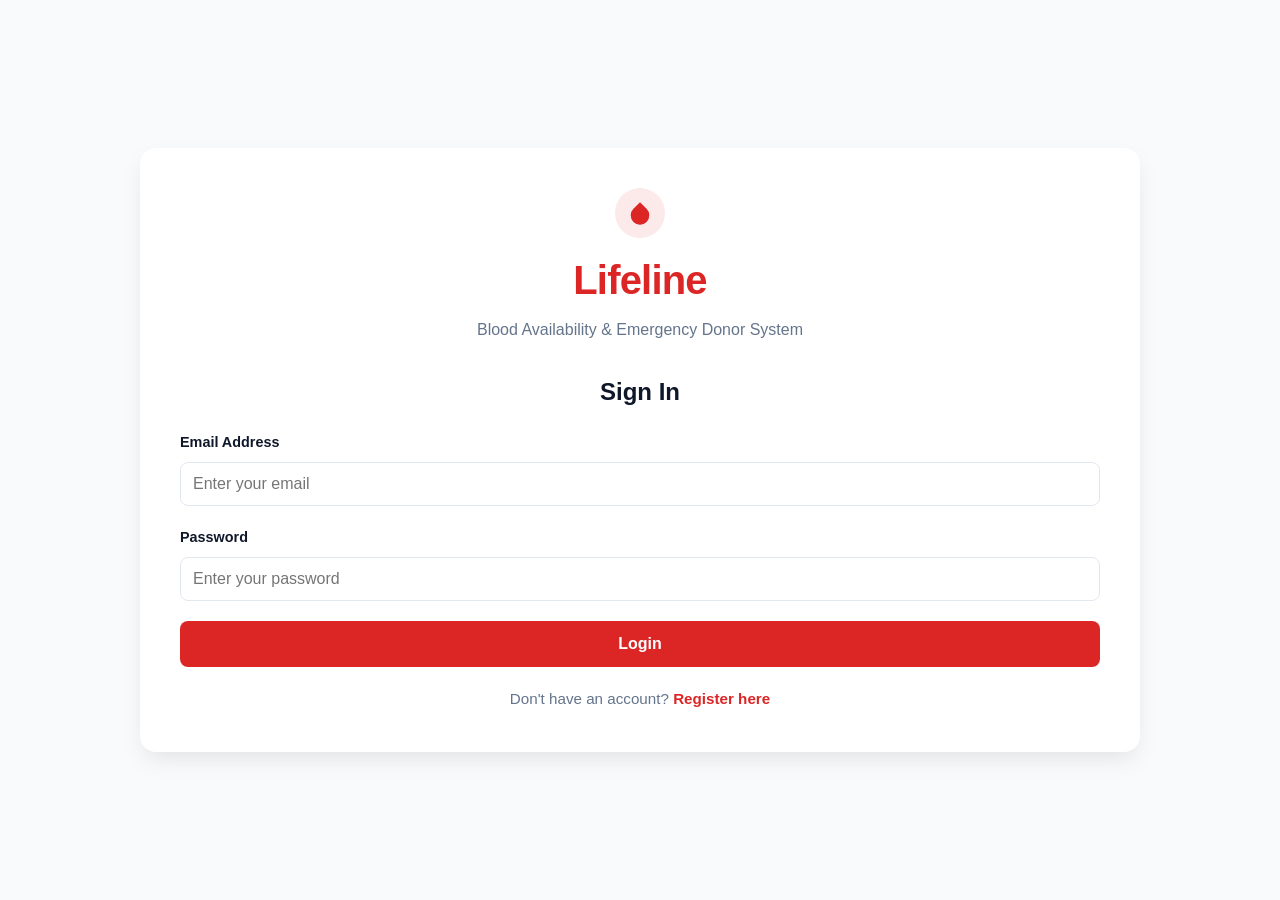
==== commit c583a298: "refactor: rename project to Lifeline Rebranded the application from "AuthPortal" to "Lifeline" and u" ====
--- a/index.html
+++ b/index.html
@@ -1,646 +1,1061 @@
 <!DOCTYPE html>
 <html lang="en">
 <head>
-  <meta charset="UTF-8">
-  <meta name="viewport" content="width=device-width, initial-scale=1.0, maximum-scale=1.0, user-scalable=no, viewport-fit=cover">
-  <meta name="description" content="Secure and dynamic authentication portal with user registration, login, and profile dashboard.">
-  <meta name="theme-color" content="#0f172a">
-  <title>AuthPortal - Secure Login & Registration</title>
-  <link rel="stylesheet" href="style.css">
-  <link rel="preconnect" href="https://fonts.googleapis.com">
-  <link rel="preconnect" href="https://fonts.gstatic.com" crossorigin>
-  <link href="https://fonts.googleapis.com/css2?family=Plus+Jakarta+Sans:wght@400;500;600;700;800&display=swap" rel="stylesheet">
+    <meta charset="UTF-8">
+    <meta name="viewport" content="width=device-width, initial-scale=1.0, maximum-scale=1.0, user-scalable=no">
+    <title>Lifeline - Blood Availability &amp; Donor Network</title>
+    <style>
+        :root {
+            --primary: #dc2626;
+            --primary-hover: #b91c1c;
+            --primary-light: rgba(220, 38, 38, 0.1);
+            --bg: #f8fafc;
+            --surface: #ffffff;
+            --text: #0f172a;
+            --text-muted: #64748b;
+            --border: #e2e8f0;
+            --success: #16a34a;
+            --success-light: rgba(22, 163, 74, 0.1);
+            --warning: #f59e0b;
+        }
+
+        * {
+            box-sizing: border-box;
+            margin: 0;
+            padding: 0;
+            font-family: 'Segoe UI', Tahoma, Geneva, Verdana, sans-serif;
+        }
+
+        body {
+            background-color: var(--bg);
+            color: var(--text);
+            line-height: 1.6;
+            display: flex;
+            justify-content: center;
+            align-items: center;
+            min-height: 100vh;
+            padding: 20px;
+        }
+
+        .container {
+            width: 100%;
+            max-width: 1000px;
+            background: var(--surface);
+            padding: 40px;
+            border-radius: 16px;
+            box-shadow: 0 10px 25px -5px rgba(0, 0, 0, 0.1);
+            position: relative;
+        }
+
+        @media (max-width: 640px) {
+            body {
+                padding: 12px;
+            }
+            .container {
+                padding: 24px 18px;
+                border-radius: 12px;
+            }
+        }
+
+        .app-header {
+            text-align: center;
+            margin-bottom: 30px;
+            position: relative;
+        }
+
+        .app-header-icon {
+            display: inline-flex;
+            align-items: center;
+            justify-content: center;
+            width: 50px;
+            height: 50px;
+            background: var(--primary-light);
+            color: var(--primary);
+            border-radius: 50%;
+            margin-bottom: 10px;
+        }
+
+        .app-header-icon svg {
+            width: 28px;
+            height: 28px;
+        }
+
+        .app-header h1 {
+            color: var(--primary);
+            font-size: 2.5rem;
+            margin-bottom: 5px;
+            font-weight: 800;
+            letter-spacing: -0.02em;
+        }
+
+        .app-header p {
+            color: var(--text-muted);
+            font-size: 1rem;
+        }
+
+        .page {
+            display: none;
+            animation: fadeIn 0.3s ease;
+        }
+
+        .page.active {
+            display: block;
+        }
+
+        .form-group {
+            margin-bottom: 20px;
+        }
+
+        .form-group label {
+            display: block;
+            margin-bottom: 8px;
+            font-weight: 600;
+            font-size: 0.9rem;
+        }
+
+        .form-group input, .form-group select {
+            width: 100%;
+            padding: 12px;
+            border: 1px solid var(--border);
+            border-radius: 8px;
+            font-size: 1rem;
+            background-color: #fff;
+            color: var(--text);
+            transition: all 0.3s ease;
+        }
+
+        .form-group input:focus, .form-group select:focus {
+            outline: none;
+            border-color: var(--primary);
+            box-shadow: 0 0 0 3px rgba(220, 38, 38, 0.1);
+        }
+
+        .btn {
+            width: 100%;
+            padding: 14px;
+            background: var(--primary);
+            color: white;
+            border: none;
+            border-radius: 8px;
+            font-size: 1rem;
+            font-weight: 600;
+            cursor: pointer;
+            transition: background 0.2s, transform 0.1s;
+        }
+
+        .btn:hover {
+            background: var(--primary-hover);
+        }
+
+        .btn:active {
+            transform: scale(0.99);
+        }
+
+        .btn-secondary {
+            background: transparent;
+            color: var(--primary);
+            border: 1px solid var(--primary);
+            margin-top: 10px;
+        }
+
+        .btn-secondary:hover {
+            background: rgba(220, 38, 38, 0.05);
+        }
+
+        .error-msg {
+            color: var(--primary);
+            background: rgba(220, 38, 38, 0.1);
+            padding: 12px;
+            border-radius: 8px;
+            margin-bottom: 20px;
+            font-size: 0.9rem;
+            display: none;
+            border-left: 4px solid var(--primary);
+        }
+
+        .success-msg {
+            color: var(--success);
+            background: rgba(22, 163, 74, 0.1);
+            padding: 12px;
+            border-radius: 8px;
+            margin-bottom: 20px;
+            font-size: 0.9rem;
+            display: none;
+            border-left: 4px solid var(--success);
+        }
+
+        /* Dashboard Layout */
+        .dashboard-grid {
+            display: grid;
+            grid-template-columns: 1fr 2fr;
+            gap: 25px;
+        }
+
+        @media (max-width: 820px) {
+            .dashboard-grid {
+                grid-template-columns: 1fr;
+            }
+        }
+
+        .profile-card, .action-card {
+            background: var(--surface);
+            border: 1px solid var(--border);
+            padding: 24px;
+            border-radius: 12px;
+            box-shadow: 0 2px 8px rgba(0, 0, 0, 0.02);
+        }
+
+        .profile-badge {
+            display: inline-block;
+            background: var(--primary);
+            color: white;
+            padding: 6px 14px;
+            border-radius: 20px;
+            font-weight: bold;
+            font-size: 1.15rem;
+            margin-top: 6px;
+            margin-bottom: 14px;
+            letter-spacing: 0.5px;
+        }
+
+        .toggle-container {
+            display: flex;
+            align-items: center;
+            justify-content: space-between;
+            margin-top: 15px;
+            padding-top: 15px;
+            border-top: 1px solid var(--border);
+        }
+
+        /* Modern Switch Styles */
+        .switch {
+            position: relative;
+            display: inline-block;
+            width: 48px;
+            height: 26px;
+        }
+
+        .switch input {
+            opacity: 0;
+            width: 0;
+            height: 0;
+        }
+
+        .slider {
+            position: absolute;
+            cursor: pointer;
+            top: 0;
+            left: 0;
+            right: 0;
+            bottom: 0;
+            background-color: #cbd5e1;
+            transition: .3s;
+            border-radius: 34px;
+        }
+
+        .slider:before {
+            position: absolute;
+            content: "";
+            height: 20px;
+            width: 20px;
+            left: 3px;
+            bottom: 3px;
+            background-color: white;
+            transition: .3s;
+            border-radius: 50%;
+            box-shadow: 0 2px 4px rgba(0,0,0,0.2);
+        }
+
+        input:checked + .slider {
+            background-color: var(--success);
+        }
+
+        input:checked + .slider:before {
+            transform: translateX(22px);
+        }
+
+        .availability-status {
+            font-size: 0.82rem;
+            font-weight: 600;
+            margin-top: 6px;
+            display: block;
+        }
+
+        .availability-status.active {
+            color: var(--success);
+        }
+
+        .availability-status.inactive {
+            color: var(--text-muted);
+        }
+
+        /* Search Results Styles */
+        .search-box {
+            display: flex;
+            gap: 10px;
+            margin-bottom: 16px;
+            flex-wrap: wrap;
+        }
+
+        .search-box select {
+            flex: 2;
+            min-width: 160px;
+            padding: 11px;
+            border: 1px solid var(--border);
+            border-radius: 8px;
+            font-size: 0.95rem;
+            outline: none;
+        }
+
+        .search-box select:focus {
+            border-color: var(--primary);
+        }
+
+        .search-box button {
+            flex: 1;
+            min-width: 120px;
+            padding: 11px;
+        }
+
+        .filter-row {
+            display: flex;
+            align-items: center;
+            justify-content: space-between;
+            margin-bottom: 16px;
+            font-size: 0.85rem;
+            color: var(--text-muted);
+        }
+
+        .results-list {
+            margin-top: 15px;
+            max-height: 380px;
+            overflow-y: auto;
+            padding-right: 4px;
+        }
+
+        .result-item {
+            padding: 16px;
+            border: 1px solid var(--border);
+            border-radius: 8px;
+            margin-bottom: 12px;
+            background: var(--bg);
+            display: flex;
+            justify-content: space-between;
+            align-items: center;
+            gap: 12px;
+            transition: transform 0.15s, box-shadow 0.15s;
+        }
+
+        .result-item:hover {
+            transform: translateY(-2px);
+            box-shadow: 0 4px 12px rgba(0, 0, 0, 0.05);
+            background: #ffffff;
+        }
+
+        .donor-info h4 {
+            color: var(--text);
+            font-size: 1rem;
+            margin-bottom: 4px;
+            display: flex;
+            align-items: center;
+            gap: 8px;
+        }
+
+        .donor-blood-tag {
+            background: var(--primary);
+            color: white;
+            padding: 2px 8px;
+            border-radius: 12px;
+            font-size: 0.8rem;
+            font-weight: bold;
+        }
+
+        .donor-meta {
+            font-size: 0.82rem;
+            color: var(--text-muted);
+            margin-bottom: 4px;
+        }
+
+        .status-pill {
+            display: inline-flex;
+            align-items: center;
+            gap: 5px;
+            padding: 2px 8px;
+            border-radius: 12px;
+            font-size: 0.75rem;
+            font-weight: 600;
+        }
+
+        .status-pill.available {
+            background: var(--success-light);
+            color: var(--success);
+        }
+
+        .status-pill.unavailable {
+            background: #e2e8f0;
+            color: #64748b;
+        }
+
+        .status-pill-dot {
+            width: 6px;
+            height: 6px;
+            border-radius: 50%;
+            background: currentColor;
+        }
+
+        .contact-btn {
+            padding: 8px 14px;
+            background: var(--primary);
+            color: white;
+            border: none;
+            border-radius: 6px;
+            font-size: 0.85rem;
+            font-weight: 600;
+            cursor: pointer;
+            text-decoration: none;
+            display: inline-flex;
+            align-items: center;
+            gap: 6px;
+            white-space: nowrap;
+        }
+
+        .contact-btn:hover {
+            background: var(--primary-hover);
+        }
+
+        .empty-results {
+            text-align: center;
+            padding: 30px 20px;
+            color: var(--text-muted);
+            border: 1px dashed var(--border);
+            border-radius: 8px;
+            background: var(--bg);
+        }
+
+        .compat-box {
+            margin-top: 18px;
+            padding: 14px;
+            background: rgba(220, 38, 38, 0.04);
+            border: 1px solid rgba(220, 38, 38, 0.15);
+            border-radius: 8px;
+            font-size: 0.82rem;
+        }
+
+        .compat-box strong {
+            color: var(--primary);
+        }
+
+        .nav-text {
+            text-align: center;
+            margin-top: 20px;
+            font-size: 0.95rem;
+            color: var(--text-muted);
+        }
+
+        .nav-text a {
+            color: var(--primary);
+            text-decoration: none;
+            font-weight: 600;
+        }
+
+        .nav-text a:hover {
+            text-decoration: underline;
+        }
+
+        .stats-banner {
+            display: grid;
+            grid-template-columns: 1fr 1fr;
+            gap: 10px;
+            margin-bottom: 16px;
+        }
+
+        .stat-card {
+            background: var(--bg);
+            padding: 12px;
+            border-radius: 8px;
+            text-align: center;
+            border: 1px solid var(--border);
+        }
+
+        .stat-card .num {
+            font-size: 1.3rem;
+            font-weight: 800;
+            color: var(--primary);
+        }
+
+        .stat-card .lbl {
+            font-size: 0.75rem;
+            color: var(--text-muted);
+        }
+
+        .reset-link {
+            font-size: 0.78rem;
+            color: var(--text-muted);
+            text-decoration: underline;
+            cursor: pointer;
+            background: none;
+            border: none;
+            display: block;
+            margin: 14px auto 0;
+            text-align: center;
+        }
+
+        .reset-link:hover {
+            color: var(--primary);
+        }
+
+        @keyframes fadeIn {
+            from { opacity: 0; transform: translateY(6px); }
+            to { opacity: 1; transform: translateY(0); }
+        }
+    </style>
 </head>
-<body class="dark-theme">
-  <!-- Decorative Background Blobs -->
-  <div class="bg-glow bg-glow-1"></div>
-  <div class="bg-glow bg-glow-2"></div>
-  <div class="bg-glow bg-glow-3"></div>
-
-  <!-- Toast Notification Container -->
-  <div id="toast-container" class="toast-container" aria-live="polite"></div>
-
-  <!-- Main Application Wrapper -->
-  <div id="app" class="app-container">
-
-    <!-- Top Navigation Bar -->
-    <header class="app-header">
-      <div class="brand">
-        <div class="brand-logo">
-          <svg class="icon-shield" viewBox="0 0 24 24" fill="none" stroke="currentColor" stroke-width="2">
-            <path d="M12 22s8-4 8-10V5l-8-3-8 3v7c0 6 8 10 8 10z"/>
-          </svg>
-          <div class="brand-droplet-badge">
-            <svg viewBox="0 0 24 24" fill="currentColor">
-              <path d="M12 2.69l5.66 5.66a8 8 0 1 1-11.31 0z"/>
-            </svg>
-          </div>
+<body>
+
+    <div class="container">
+        <div class="app-header">
+            <div class="app-header-icon">
+                <svg viewBox="0 0 24 24" fill="currentColor">
+                    <path d="M12 2.69l5.66 5.66a8 8 0 1 1-11.31 0z"/>
+                </svg>
+            </div>
+            <h1>Lifeline</h1>
+            <p>Blood Availability &amp; Emergency Donor System</p>
         </div>
-        <div class="brand-text">
-          <span class="brand-title">Auth<span class="text-gradient">Portal</span></span>
-          <span class="brand-tag">Secure ID & Donor Registry</span>
+
+        <!-- ========================================== -->
+        <!-- 1. LOGIN PAGE -->
+        <!-- ========================================== -->
+        <div id="loginPage" class="page active">
+            <h2 style="margin-bottom: 20px; text-align: center;">Sign In</h2>
+            <div id="loginError" class="error-msg"></div>
+            <div id="loginSuccess" class="success-msg"></div>
+            <form id="loginForm" onsubmit="handleLogin(event)">
+                <div class="form-group">
+                    <label for="loginEmail">Email Address</label>
+                    <input type="email" id="loginEmail" required placeholder="Enter your email" autocomplete="email">
+                </div>
+                <div class="form-group">
+                    <label for="loginPassword">Password</label>
+                    <input type="password" id="loginPassword" required placeholder="Enter your password" autocomplete="current-password">
+                </div>
+                <button type="submit" class="btn">Login</button>
+            </form>
+            <p class="nav-text">Don't have an account? <a href="#" onclick="showPage('registerPage'); return false;">Register here</a></p>
         </div>
-      </div>
-
-      <div class="header-actions">
-        <!-- Theme Toggle -->
-        <button id="theme-toggle-btn" class="icon-btn" aria-label="Toggle dark/light theme" title="Toggle Theme">
-          <svg id="theme-icon-sun" class="icon" viewBox="0 0 24 24" fill="none" stroke="currentColor" stroke-width="2">
-            <circle cx="12" cy="12" r="5"/>
-            <line x1="12" y1="1" x2="12" y2="3"/>
-            <line x1="12" y1="21" x2="12" y2="23"/>
-            <line x1="4.22" y1="4.22" x2="5.64" y2="5.64"/>
-            <line x1="18.36" y1="18.36" x2="19.78" y2="19.78"/>
-            <line x1="1" y1="12" x2="3" y2="12"/>
-            <line x1="21" y1="12" x2="23" y2="12"/>
-            <line x1="4.22" y1="19.78" x2="5.64" y2="18.36"/>
-            <line x1="18.36" y1="5.64" x2="19.78" y2="4.22"/>
-          </svg>
-          <svg id="theme-icon-moon" class="icon hide" viewBox="0 0 24 24" fill="none" stroke="currentColor" stroke-width="2">
-            <path d="M21 12.79A9 9 0 1 1 11.21 3 7 7 0 0 0 21 12.79z"/>
-          </svg>
-        </button>
-
-        <!-- Stats Counter Pill -->
-        <div id="users-pill" class="pill-badge" title="Total registered users in localStorage">
-          <span class="pill-dot"></span>
-          <span id="registered-count-text">0 Registered</span>
+
+        <!-- ========================================== -->
+        <!-- 2. REGISTER PAGE -->
+        <!-- ========================================== -->
+        <div id="registerPage" class="page">
+            <h2 style="margin-bottom: 20px; text-align: center;">Create Account</h2>
+            <div id="registerError" class="error-msg"></div>
+            <form id="registerForm" onsubmit="handleRegister(event)">
+                <div class="form-group">
+                    <label for="regName">Full Name</label>
+                    <input type="text" id="regName" required placeholder="John Doe" autocomplete="name">
+                </div>
+                <div class="form-group">
+                    <label for="regEmail">Email Address</label>
+                    <input type="email" id="regEmail" required placeholder="john@example.com" autocomplete="email">
+                </div>
+                <div class="form-group">
+                    <label for="regMobile">Mobile Number</label>
+                    <input type="tel" id="regMobile" required placeholder="Enter 10-digit number" pattern="[0-9]{10}" maxlength="10" autocomplete="tel">
+                </div>
+                <div class="form-group">
+                    <label for="regBlood">Blood Group</label>
+                    <select id="regBlood" required>
+                        <option value="">Select Blood Group</option>
+                        <option value="A+">A+</option>
+                        <option value="A-">A-</option>
+                        <option value="B+">B+</option>
+                        <option value="B-">B-</option>
+                        <option value="O+">O+</option>
+                        <option value="O-">O-</option>
+                        <option value="AB+">AB+</option>
+                        <option value="AB-">AB-</option>
+                    </select>
+                </div>
+                <div class="form-group">
+                    <label for="regPassword">Password</label>
+                    <input type="password" id="regPassword" required placeholder="Create strong password (min 6 characters)" minlength="6" autocomplete="new-password">
+                </div>
+                <button type="submit" class="btn">Register</button>
+            </form>
+            <p class="nav-text">Already registered? <a href="#" onclick="showPage('loginPage'); return false;">Login here</a></p>
         </div>
-      </div>
-    </header>
-
-    <!-- MAIN VIEWS CONTAINER -->
-    <main class="main-content">
-
-      <!-- ============================================== -->
-      <!-- AUTHENTICATION CARD (LOGIN & REGISTER) -->
-      <!-- ============================================== -->
-      <section id="auth-section" class="auth-section">
-        <div class="auth-card glass-card">
-
-          <!-- View Tabs (Sign In / Register) -->
-          <nav class="auth-tabs" role="tablist">
-            <button id="tab-login" class="tab-btn active" role="tab" aria-selected="true" data-target="view-login">
-              <svg viewBox="0 0 24 24" fill="none" stroke="currentColor" stroke-width="2" class="tab-icon">
-                <path d="M15 3h4a2 2 0 0 1 2 2v14a2 2 0 0 1-2 2h-4"/>
-                <polyline points="10 17 15 12 10 7"/>
-                <line x1="15" y1="12" x2="3" y2="12"/>
-              </svg>
-              <span>Sign In</span>
-            </button>
-            <button id="tab-register" class="tab-btn" role="tab" aria-selected="false" data-target="view-register">
-              <svg viewBox="0 0 24 24" fill="none" stroke="currentColor" stroke-width="2" class="tab-icon">
-                <path d="M16 21v-2a4 4 0 0 0-4-4H5a4 4 0 0 0-4 4v2"/>
-                <circle cx="8.5" cy="7" r="4"/>
-                <line x1="20" y1="8" x2="20" y2="14"/>
-                <line x1="23" y1="11" x2="17" y2="11"/>
-              </svg>
-              <span>Create Account</span>
-            </button>
-          </nav>
-
-          <!-- Notification Banner for Inline Alerts -->
-          <div id="auth-alert" class="alert-banner hide" role="alert">
-            <svg class="alert-icon" viewBox="0 0 24 24" fill="none" stroke="currentColor" stroke-width="2">
-              <circle cx="12" cy="12" r="10"/>
-              <line x1="12" y1="8" x2="12" y2="12"/>
-              <line x1="12" y1="16" x2="12.01" y2="16"/>
-            </svg>
-            <span id="auth-alert-message" class="alert-text"></span>
-          </div>
-
-          <!-- ========================================== -->
-          <!-- 1. LOGIN FORM -->
-          <!-- ========================================== -->
-          <div id="view-login" class="auth-view active">
-            <div class="view-header">
-              <h1 class="view-title">Welcome Back</h1>
-              <p class="view-subtitle">Enter your credentials to access your secure dashboard.</p>
+
+        <!-- ========================================== -->
+        <!-- 3. SECURE DASHBOARD -->
+        <!-- ========================================== -->
+        <div id="dashboardPage" class="page">
+            <div id="dashboardSuccess" class="success-msg"></div>
+
+            <div class="dashboard-grid">
+                <!-- Profile Panel -->
+                <div class="profile-card">
+                    <h3>My Profile</h3>
+                    <hr style="margin: 15px 0; border: 0; border-top: 1px solid var(--border);">
+                    
+                    <p style="font-size: 0.85rem; color: var(--text-muted);">FULL NAME</p>
+                    <p id="dashName" style="font-weight: 600; margin-bottom: 12px;">--</p>
+                    
+                    <p style="font-size: 0.85rem; color: var(--text-muted);">EMAIL</p>
+                    <p id="dashEmail" style="font-weight: 600; margin-bottom: 12px;">--</p>
+                    
+                    <p style="font-size: 0.85rem; color: var(--text-muted);">MOBILE</p>
+                    <p id="dashMobile" style="font-weight: 600; margin-bottom: 12px;">--</p>
+                    
+                    <p style="font-size: 0.85rem; color: var(--text-muted);">BLOOD GROUP</p>
+                    <div id="dashBlood" class="profile-badge">--</div>
+
+                    <!-- Emergency Availability Toggle -->
+                    <div class="toggle-container">
+                        <div>
+                            <span style="font-weight: 600; font-size: 0.9rem;">Available for Emergency?</span>
+                            <span id="availabilityText" class="availability-status active">Ready to donate</span>
+                        </div>
+                        <label class="switch" title="Toggle your emergency donor availability">
+                            <input type="checkbox" id="emergencyToggle" onchange="toggleEmergencyAvailability(event)">
+                            <span class="slider"></span>
+                        </label>
+                    </div>
+
+                    <!-- Blood Compatibility Quick Card -->
+                    <div class="compat-box">
+                        <p><strong>Compatibility Info:</strong></p>
+                        <p id="dashCompatInfo" style="margin-top: 4px;">Universal Donor</p>
+                    </div>
+
+                    <button class="btn btn-secondary" onclick="handleLogout()" style="margin-top: 20px;">Logout</button>
+                </div>
+
+                <!-- Action Panel: Blood Availability & Donors Search -->
+                <div class="action-card">
+                    <h3>Blood Availability &amp; Donor Network</h3>
+                    <hr style="margin: 15px 0; border: 0; border-top: 1px solid var(--border);">
+
+                    <div class="stats-banner">
+                        <div class="stat-card">
+                            <div class="num" id="statTotalDonors">0</div>
+                            <div class="lbl">Registered Donors</div>
+                        </div>
+                        <div class="stat-card">
+                            <div class="num" style="color: var(--success);" id="statActiveDonors">0</div>
+                            <div class="lbl">Emergency Ready</div>
+                        </div>
+                    </div>
+
+                    <!-- Search Controls -->
+                    <div class="search-box">
+                        <select id="searchBloodGroup" onchange="searchDonors()">
+                            <option value="ALL">All Blood Groups</option>
+                            <option value="A+">A+</option>
+                            <option value="A-">A-</option>
+                            <option value="B+">B+</option>
+                            <option value="B-">B-</option>
+                            <option value="O+">O+</option>
+                            <option value="O-">O-</option>
+                            <option value="AB+">AB+</option>
+                            <option value="AB-">AB-</option>
+                        </select>
+                        <button type="button" class="btn" style="width: auto; padding: 11px 18px;" onclick="searchDonors()">Search</button>
+                    </div>
+
+                    <div class="filter-row">
+                        <label style="display: flex; align-items: center; gap: 6px; cursor: pointer;">
+                            <input type="checkbox" id="filterOnlyAvailable" onchange="searchDonors()">
+                            <span>Show emergency available only</span>
+                        </label>
+                        <span id="resultsCount">0 donors found</span>
+                    </div>
+
+                    <!-- Results List -->
+                    <div id="resultsList" class="results-list">
+                        <!-- Populated dynamically via JS -->
+                    </div>
+
+                    <button type="button" class="reset-link" onclick="clearAllData()">Reset all local data (Start Fresh)</button>
+                </div>
             </div>
-
-            <form id="login-form" novalidate autocomplete="on">
-              <!-- Email Input -->
-              <div class="form-group">
-                <label for="login-email" class="form-label">Email Address</label>
-                <div class="input-wrapper">
-                  <svg class="input-icon" viewBox="0 0 24 24" fill="none" stroke="currentColor" stroke-width="2">
-                    <path d="M4 4h16c1.1 0 2 .9 2 2v12c0 1.1-.9 2-2 2H4c-1.1 0-2-.9-2-2V6c0-1.1.9-2 2-2z"/>
-                    <polyline points="22,6 12,13 2,6"/>
-                  </svg>
-                  <input 
-                    type="email" 
-                    id="login-email" 
-                    name="email" 
-                    class="form-input" 
-                    placeholder="name@example.com" 
-                    required 
-                    autocomplete="email">
-                </div>
-                <span class="field-error" id="login-email-error"></span>
-              </div>
-
-              <!-- Password Input -->
-              <div class="form-group">
-                <div class="label-row">
-                  <label for="login-password" class="form-label">Password</label>
-                  <button type="button" class="text-link-btn" id="demo-credentials-btn">Need an account?</button>
-                </div>
-                <div class="input-wrapper">
-                  <svg class="input-icon" viewBox="0 0 24 24" fill="none" stroke="currentColor" stroke-width="2">
-                    <rect x="3" y="11" width="18" height="11" rx="2" ry="2"/>
-                    <path d="M7 11V7a5 5 0 0 1 10 0v4"/>
-                  </svg>
-                  <input 
-                    type="password" 
-                    id="login-password" 
-                    name="password" 
-                    class="form-input" 
-                    placeholder="Enter your password" 
-                    required 
-                    autocomplete="current-password">
-                  <button type="button" class="password-toggle-btn" aria-label="Toggle password visibility" data-target="login-password">
-                    <svg class="eye-open" viewBox="0 0 24 24" fill="none" stroke="currentColor" stroke-width="2">
-                      <path d="M1 12s4-8 11-8 11 8 11 8-4 8-11 8-11-8-11-8z"/>
-                      <circle cx="12" cy="12" r="3"/>
-                    </svg>
-                    <svg class="eye-closed hide" viewBox="0 0 24 24" fill="none" stroke="currentColor" stroke-width="2">
-                      <path d="M17.94 17.94A10.07 10.07 0 0 1 12 20c-7 0-11-8-11-8a18.45 18.45 0 0 1 5.06-5.94M9.9 4.24A9.12 9.12 0 0 1 12 4c7 0 11 8 11 8a18.5 18.5 0 0 1-2.16 3.19m-6.72-1.07a3 3 0 1 1-4.24-4.24"/>
-                      <line x1="1" y1="1" x2="23" y2="23"/>
-                    </svg>
-                  </button>
-                </div>
-                <span class="field-error" id="login-password-error"></span>
-              </div>
-
-              <!-- Submit Button -->
-              <button type="submit" id="login-submit-btn" class="primary-btn submit-btn">
-                <span class="btn-text">Sign In to Dashboard</span>
-                <svg class="btn-arrow" viewBox="0 0 24 24" fill="none" stroke="currentColor" stroke-width="2">
-                  <line x1="5" y1="12" x2="19" y2="12"/>
-                  <polyline points="12 5 19 12 12 19"/>
-                </svg>
-              </button>
-            </form>
-
-            <div class="auth-footer-prompt">
-              <span>Don't have an account yet?</span>
-              <button type="button" class="switch-link" id="goto-register-btn">Register now</button>
-            </div>
-          </div>
-
-          <!-- ========================================== -->
-          <!-- 2. REGISTRATION FORM -->
-          <!-- ========================================== -->
-          <div id="view-register" class="auth-view">
-            <div class="view-header">
-              <h1 class="view-title">Create Account</h1>
-              <p class="view-subtitle">Join the portal. Your profile details will be saved securely.</p>
-            </div>
-
-            <form id="register-form" novalidate autocomplete="on">
-              <!-- Full Name Input -->
-              <div class="form-group">
-                <label for="reg-fullname" class="form-label">Full Name <span class="required">*</span></label>
-                <div class="input-wrapper">
-                  <svg class="input-icon" viewBox="0 0 24 24" fill="none" stroke="currentColor" stroke-width="2">
-                    <path d="M20 21v-2a4 4 0 0 0-4-4H8a4 4 0 0 0-4 4v2"/>
-                    <circle cx="12" cy="7" r="4"/>
-                  </svg>
-                  <input 
-                    type="text" 
-                    id="reg-fullname" 
-                    name="fullname" 
-                    class="form-input" 
-                    placeholder="e.g. Alexander Mitchell" 
-                    required 
-                    autocomplete="name">
-                </div>
-                <span class="field-error" id="reg-fullname-error"></span>
-              </div>
-
-              <!-- Email Input -->
-              <div class="form-group">
-                <label for="reg-email" class="form-label">Email Address <span class="required">*</span></label>
-                <div class="input-wrapper">
-                  <svg class="input-icon" viewBox="0 0 24 24" fill="none" stroke="currentColor" stroke-width="2">
-                    <path d="M4 4h16c1.1 0 2 .9 2 2v12c0 1.1-.9 2-2 2H4c-1.1 0-2-.9-2-2V6c0-1.1.9-2 2-2z"/>
-                    <polyline points="22,6 12,13 2,6"/>
-                  </svg>
-                  <input 
-                    type="email" 
-                    id="reg-email" 
-                    name="email" 
-                    class="form-input" 
-                    placeholder="alex@domain.com" 
-                    required 
-                    autocomplete="email">
-                </div>
-                <span class="field-error" id="reg-email-error"></span>
-              </div>
-
-              <!-- Mobile Number Input -->
-              <div class="form-group">
-                <label for="reg-mobile" class="form-label">Mobile Number <span class="required">*</span></label>
-                <div class="input-wrapper">
-                  <svg class="input-icon" viewBox="0 0 24 24" fill="none" stroke="currentColor" stroke-width="2">
-                    <path d="M22 16.92v3a2 2 0 0 1-2.18 2 19.79 19.79 0 0 1-8.63-3.07 19.5 19.5 0 0 1-6-6 19.79 19.79 0 0 1-3.07-8.67A2 2 0 0 1 4.11 2h3a2 2 0 0 1 2 1.72 12.84 12.84 0 0 0 .7 2.81 2 2 0 0 1-.45 2.11L8.09 9.91a16 16 0 0 0 6 6l1.27-1.27a2 2 0 0 1 2.11-.45 12.84 12.84 0 0 0 2.81.7A2 2 0 0 1 22 16.92z"/>
-                  </svg>
-                  <input 
-                    type="tel" 
-                    id="reg-mobile" 
-                    name="mobile" 
-                    class="form-input" 
-                    placeholder="+1 (555) 019-2834" 
-                    required 
-                    autocomplete="tel">
-                </div>
-                <span class="field-error" id="reg-mobile-error"></span>
-              </div>
-
-              <!-- Blood Group Dropdown Selector (Required: A+, A-, B+, B-, O+, O-, AB+, AB-) -->
-              <div class="form-group">
-                <div class="label-row">
-                  <label for="reg-bloodgroup" class="form-label">Blood Group <span class="required">*</span></label>
-                  <span class="form-hint">Crucial for Medical ID</span>
-                </div>
-                <div class="input-wrapper select-wrapper">
-                  <div class="blood-icon-badge">
-                    <svg viewBox="0 0 24 24" fill="currentColor">
-                      <path d="M12 2.69l5.66 5.66a8 8 0 1 1-11.31 0z"/>
-                    </svg>
-                  </div>
-                  <select id="reg-bloodgroup" name="bloodgroup" class="form-input form-select" required>
-                    <option value="" disabled selected>Select Blood Group</option>
-                    <option value="A+">A+ (A RhD positive)</option>
-                    <option value="A-">A- (A RhD negative)</option>
-                    <option value="B+">B+ (B RhD positive)</option>
-                    <option value="B-">B- (B RhD negative)</option>
-                    <option value="O+">O+ (O RhD positive)</option>
-                    <option value="O-">O- (O RhD negative - Universal Red Cell Donor)</option>
-                    <option value="AB+">AB+ (AB RhD positive - Universal Recipient)</option>
-                    <option value="AB-">AB- (AB RhD negative)</option>
-                  </select>
-                  <svg class="select-chevron" viewBox="0 0 24 24" fill="none" stroke="currentColor" stroke-width="2">
-                    <polyline points="6 9 12 15 18 9"/>
-                  </svg>
-                </div>
-                <span class="field-error" id="reg-bloodgroup-error"></span>
-              </div>
-
-              <!-- Password Input -->
-              <div class="form-group">
-                <label for="reg-password" class="form-label">Password <span class="required">*</span></label>
-                <div class="input-wrapper">
-                  <svg class="input-icon" viewBox="0 0 24 24" fill="none" stroke="currentColor" stroke-width="2">
-                    <rect x="3" y="11" width="18" height="11" rx="2" ry="2"/>
-                    <path d="M7 11V7a5 5 0 0 1 10 0v4"/>
-                  </svg>
-                  <input 
-                    type="password" 
-                    id="reg-password" 
-                    name="password" 
-                    class="form-input" 
-                    placeholder="Create a strong password (min 6 chars)" 
-                    required 
-                    autocomplete="new-password">
-                  <button type="button" class="password-toggle-btn" aria-label="Toggle password visibility" data-target="reg-password">
-                    <svg class="eye-open" viewBox="0 0 24 24" fill="none" stroke="currentColor" stroke-width="2">
-                      <path d="M1 12s4-8 11-8 11 8 11 8-4 8-11 8-11-8-11-8z"/>
-                      <circle cx="12" cy="12" r="3"/>
-                    </svg>
-                    <svg class="eye-closed hide" viewBox="0 0 24 24" fill="none" stroke="currentColor" stroke-width="2">
-                      <path d="M17.94 17.94A10.07 10.07 0 0 1 12 20c-7 0-11-8-11-8a18.45 18.45 0 0 1 5.06-5.94M9.9 4.24A9.12 9.12 0 0 1 12 4c7 0 11 8 11 8a18.5 18.5 0 0 1-2.16 3.19m-6.72-1.07a3 3 0 1 1-4.24-4.24"/>
-                      <line x1="1" y1="1" x2="23" y2="23"/>
-                    </svg>
-                  </button>
-                </div>
-                <!-- Password Strength Bar -->
-                <div class="strength-meter">
-                  <div class="strength-bars">
-                    <span class="bar" id="str-bar-1"></span>
-                    <span class="bar" id="str-bar-2"></span>
-                    <span class="bar" id="str-bar-3"></span>
-                  </div>
-                  <span class="strength-label" id="strength-label">Minimum 6 characters</span>
-                </div>
-                <span class="field-error" id="reg-password-error"></span>
-              </div>
-
-              <!-- Terms & Privacy Acknowledgement -->
-              <div class="checkbox-group">
-                <label class="custom-checkbox-label">
-                  <input type="checkbox" id="reg-terms" checked>
-                  <span class="checkbox-box"></span>
-                  <span class="checkbox-text">I confirm all information is accurate and stored locally in this browser.</span>
-                </label>
-              </div>
-
-              <!-- Submit Button -->
-              <button type="submit" id="register-submit-btn" class="primary-btn submit-btn">
-                <span class="btn-text">Complete Registration</span>
-                <svg class="btn-arrow" viewBox="0 0 24 24" fill="none" stroke="currentColor" stroke-width="2">
-                  <polyline points="20 6 9 17 4 12"/>
-                </svg>
-              </button>
-            </form>
-
-            <div class="auth-footer-prompt">
-              <span>Already have an account?</span>
-              <button type="button" class="switch-link" id="goto-login-btn">Sign in here</button>
-            </div>
-          </div>
-
         </div>
 
-        <!-- Security Guarantee Footer Note -->
-        <div class="security-pill-footer">
-          <svg viewBox="0 0 24 24" fill="none" stroke="currentColor" stroke-width="2">
-            <rect x="3" y="11" width="18" height="11" rx="2" ry="2"/>
-            <path d="M7 11V7a5 5 0 0 1 10 0v4"/>
-          </svg>
-          <span>Offline-first &amp; Private. Client-side storage via browser <code>localStorage</code>.</span>
-        </div>
-      </section>
-
-
-      <!-- ============================================== -->
-      <!-- 3. SECURE USER DASHBOARD -->
-      <!-- ============================================== -->
-      <section id="dashboard-section" class="dashboard-section hide">
-        <div class="dashboard-container">
-
-          <!-- Dashboard Header Bar -->
-          <div class="dash-top-bar glass-card">
-            <div class="dash-user-snippet">
-              <div class="avatar-circle" id="dash-avatar">--</div>
-              <div class="dash-greeting-block">
-                <div class="dash-greeting-sub">Authenticated Session</div>
-                <h2 class="dash-greeting-name" id="dash-welcome-name">User Name</h2>
-              </div>
-            </div>
-
-            <div class="dash-header-actions">
-              <div class="status-badge active-status">
-                <span class="status-dot"></span>
-                <span>Session Active</span>
-              </div>
-              <!-- LOGOUT BUTTON -->
-              <button id="logout-btn" class="logout-btn" title="Sign out of your account">
-                <svg viewBox="0 0 24 24" fill="none" stroke="currentColor" stroke-width="2" class="logout-icon">
-                  <path d="M9 21H5a2 2 0 0 1-2-2V5a2 2 0 0 1 2-2h4"/>
-                  <polyline points="16 17 21 12 16 7"/>
-                  <line x1="21" y1="12" x2="9" y2="12"/>
-                </svg>
-                <span>Logout</span>
-              </button>
-            </div>
-          </div>
-
-          <!-- Main Dashboard Grid -->
-          <div class="dash-grid">
-
-            <!-- Primary Profile Overview Card -->
-            <div class="profile-card glass-card">
-              <div class="card-header">
-                <div class="card-title-group">
-                  <div class="card-icon-wrap primary-icon">
-                    <svg viewBox="0 0 24 24" fill="none" stroke="currentColor" stroke-width="2">
-                      <path d="M20 21v-2a4 4 0 0 0-4-4H8a4 4 0 0 0-4 4v2"/>
-                      <circle cx="12" cy="7" r="4"/>
-                    </svg>
-                  </div>
-                  <div>
-                    <h3 class="card-title">Profile Credentials</h3>
-                    <p class="card-subtitle">Verified member information saved in localStorage</p>
-                  </div>
-                </div>
-                <span class="id-tag" id="dash-user-id">ID: #---</span>
-              </div>
-
-              <!-- Profile Details List -->
-              <div class="profile-details-list">
-
-                <!-- Full Name Detail -->
-                <div class="detail-row">
-                  <div class="detail-label">
-                    <svg viewBox="0 0 24 24" fill="none" stroke="currentColor" stroke-width="2">
-                      <path d="M20 21v-2a4 4 0 0 0-4-4H8a4 4 0 0 0-4 4v2"/>
-                      <circle cx="12" cy="7" r="4"/>
-                    </svg>
-                    <span>Full Name</span>
-                  </div>
-                  <div class="detail-value-wrapper">
-                    <span class="detail-value highlight-text" id="dash-fullname">---</span>
-                    <button class="copy-field-btn" data-copy="dash-fullname" title="Copy name" aria-label="Copy full name">
-                      <svg viewBox="0 0 24 24" fill="none" stroke="currentColor" stroke-width="2">
-                        <rect x="9" y="9" width="13" height="13" rx="2" ry="2"/>
-                        <path d="M5 15H4a2 2 0 0 1-2-2V4a2 2 0 0 1 2-2h9a2 2 0 0 1 2 2v1"/>
-                      </svg>
-                    </button>
-                  </div>
-                </div>
-
-                <!-- Email Detail -->
-                <div class="detail-row">
-                  <div class="detail-label">
-                    <svg viewBox="0 0 24 24" fill="none" stroke="currentColor" stroke-width="2">
-                      <path d="M4 4h16c1.1 0 2 .9 2 2v12c0 1.1-.9 2-2 2H4c-1.1 0-2-.9-2-2V6c0-1.1.9-2 2-2z"/>
-                      <polyline points="22,6 12,13 2,6"/>
-                    </svg>
-                    <span>Email Address</span>
-                  </div>
-                  <div class="detail-value-wrapper">
-                    <span class="detail-value" id="dash-email">---</span>
-                    <button class="copy-field-btn" data-copy="dash-email" title="Copy email" aria-label="Copy email">
-                      <svg viewBox="0 0 24 24" fill="none" stroke="currentColor" stroke-width="2">
-                        <rect x="9" y="9" width="13" height="13" rx="2" ry="2"/>
-                        <path d="M5 15H4a2 2 0 0 1-2-2V4a2 2 0 0 1 2-2h9a2 2 0 0 1 2 2v1"/>
-                      </svg>
-                    </button>
-                  </div>
-                </div>
-
-                <!-- Mobile Detail -->
-                <div class="detail-row">
-                  <div class="detail-label">
-                    <svg viewBox="0 0 24 24" fill="none" stroke="currentColor" stroke-width="2">
-                      <path d="M22 16.92v3a2 2 0 0 1-2.18 2 19.79 19.79 0 0 1-8.63-3.07 19.5 19.5 0 0 1-6-6 19.79 19.79 0 0 1-3.07-8.67A2 2 0 0 1 4.11 2h3a2 2 0 0 1 2 1.72 12.84 12.84 0 0 0 .7 2.81 2 2 0 0 1-.45 2.11L8.09 9.91a16 16 0 0 0 6 6l1.27-1.27a2 2 0 0 1 2.11-.45 12.84 12.84 0 0 0 2.81.7A2 2 0 0 1 22 16.92z"/>
-                    </svg>
-                    <span>Mobile Number</span>
-                  </div>
-                  <div class="detail-value-wrapper">
-                    <span class="detail-value font-mono" id="dash-mobile">---</span>
-                    <button class="copy-field-btn" data-copy="dash-mobile" title="Copy mobile number" aria-label="Copy mobile number">
-                      <svg viewBox="0 0 24 24" fill="none" stroke="currentColor" stroke-width="2">
-                        <rect x="9" y="9" width="13" height="13" rx="2" ry="2"/>
-                        <path d="M5 15H4a2 2 0 0 1-2-2V4a2 2 0 0 1 2-2h9a2 2 0 0 1 2 2v1"/>
-                      </svg>
-                    </button>
-                  </div>
-                </div>
-
-                <!-- Member Registered Date -->
-                <div class="detail-row">
-                  <div class="detail-label">
-                    <svg viewBox="0 0 24 24" fill="none" stroke="currentColor" stroke-width="2">
-                      <rect x="3" y="4" width="18" height="18" rx="2" ry="2"/>
-                      <line x1="16" y1="2" x2="16" y2="6"/>
-                      <line x1="8" y1="2" x2="8" y2="6"/>
-                      <line x1="3" y1="10" x2="21" y2="10"/>
-                    </svg>
-                    <span>Account Created</span>
-                  </div>
-                  <div class="detail-value-wrapper">
-                    <span class="detail-value text-muted" id="dash-created-at">Just now</span>
-                  </div>
-                </div>
-
-              </div>
-            </div>
-
-            <!-- EXPLICIT BLOOD GROUP MEDICAL CARD (Highlight requirement) -->
-            <div class="blood-card glass-card">
-              <div class="blood-card-header">
-                <div class="blood-card-icon">
-                  <svg viewBox="0 0 24 24" fill="currentColor">
-                    <path d="M12 2.69l5.66 5.66a8 8 0 1 1-11.31 0z"/>
-                  </svg>
-                </div>
-                <div>
-                  <h3 class="blood-card-title">Blood Group Identification</h3>
-                  <p class="blood-card-sub">Emergency &amp; Donor Compatibility</p>
-                </div>
-              </div>
-
-              <!-- Huge Blood Group Badge Display -->
-              <div class="blood-badge-display">
-                <div class="blood-circle-badge">
-                  <span class="blood-type-big" id="dash-bloodgroup">--</span>
-                  <span class="blood-rh-sub" id="dash-bloodgroup-rh">Rh Factor</span>
-                </div>
-                <div class="blood-meta">
-                  <span class="donor-badge" id="dash-donor-badge">Donor Status</span>
-                  <p class="donor-summary" id="dash-donor-summary">Compatibility information loaded dynamically.</p>
-                </div>
-              </div>
-
-              <!-- Medical Compatibility Matrix Box -->
-              <div class="compatibility-box">
-                <div class="compat-column">
-                  <span class="compat-title">Can Donate To</span>
-                  <span class="compat-types" id="compat-donate-to">--</span>
-                </div>
-                <div class="compat-divider"></div>
-                <div class="compat-column">
-                  <span class="compat-title">Can Receive From</span>
-                  <span class="compat-types" id="compat-receive-from">--</span>
-                </div>
-              </div>
-
-              <!-- Quick Emergency Action -->
-              <div class="blood-card-footer">
-                <button type="button" class="emergency-badge-btn" id="print-emergency-card-btn">
-                  <svg viewBox="0 0 24 24" fill="none" stroke="currentColor" stroke-width="2">
-                    <path d="M6 9V2h12v7M6 18H4a2 2 0 0 1-2-2v-5a2 2 0 0 1 2-2h16a2 2 0 0 1 2 2v5a2 2 0 0 1-2 2h-2"/>
-                    <rect x="6" y="14" width="12" height="8"/>
-                  </svg>
-                  <span>Download / Print Medical ID</span>
-                </button>
-              </div>
-            </div>
-
-            <!-- System Session & LocalStorage Inspector Card -->
-            <div class="storage-card glass-card">
-              <div class="card-header">
-                <div class="card-title-group">
-                  <div class="card-icon-wrap green-icon">
-                    <svg viewBox="0 0 24 24" fill="none" stroke="currentColor" stroke-width="2">
-                      <path d="M22 12h-4l-3 9L9 3l-3 9H2"/>
-                    </svg>
-                  </div>
-                  <div>
-                    <h3 class="card-title">Storage &amp; Registry Insights</h3>
-                    <p class="card-subtitle">Local persistence verification in current browser</p>
-                  </div>
-                </div>
-              </div>
-
-              <div class="stats-row">
-                <div class="stat-pill">
-                  <span class="stat-num" id="stat-total-users">0</span>
-                  <span class="stat-desc">Total Users in Storage</span>
-                </div>
-                <div class="stat-pill">
-                  <span class="stat-num font-mono">localStorage</span>
-                  <span class="stat-desc">Persistence Engine</span>
-                </div>
-                <div class="stat-pill">
-                  <span class="stat-num text-success">Active</span>
-                  <span class="stat-desc">Session State</span>
-                </div>
-              </div>
-
-              <!-- Directory list snippet -->
-              <div class="registered-list-section">
-                <div class="registered-list-header">
-                  <span>Registered Users in Local Storage:</span>
-                  <button type="button" id="clear-all-data-btn" class="danger-text-btn" title="Clears localStorage to simulate fresh empty state">
-                    <svg viewBox="0 0 24 24" fill="none" stroke="currentColor" stroke-width="2">
-                      <polyline points="3 6 5 6 21 6"/>
-                      <path d="M19 6v14a2 2 0 0 1-2 2H7a2 2 0 0 1-2-2V6m3 0V4a2 2 0 0 1 2-2h4a2 2 0 0 1 2 2v2"/>
-                    </svg>
-                    <span>Clear All Records</span>
-                  </button>
-                </div>
-                <div id="registered-users-list" class="registered-users-list">
-                  <!-- Injected via JavaScript -->
-                </div>
-              </div>
-
-            </div>
-
-          </div>
-
-        </div>
-      </section>
-
-    </main>
-
-    <!-- Footer -->
-    <footer class="app-footer">
-      <p>&copy; <span id="current-year">2026</span> AuthPortal. Built with modern HTML5, CSS3 &amp; vanilla JavaScript.</p>
-    </footer>
-
-  </div>
-
-  <!-- Medical ID Printable Modal -->
-  <div id="medical-modal" class="modal-backdrop hide" role="dialog" aria-modal="true">
-    <div class="modal-card glass-card">
-      <div class="modal-header">
-        <h3>Emergency Medical Identity Card</h3>
-        <button id="close-modal-btn" class="icon-btn" aria-label="Close modal">&times;</button>
-      </div>
-      <div class="modal-body" id="printable-card-content">
-        <div class="emergency-badge-preview">
-          <div class="emergency-card-top">
-            <div class="card-brand">AuthPortal Medical Alert</div>
-            <div class="card-blood" id="modal-blood-badge">O+</div>
-          </div>
-          <div class="emergency-card-info">
-            <p><strong>Name:</strong> <span id="modal-name">---</span></p>
-            <p><strong>Blood Group:</strong> <span id="modal-blood">---</span></p>
-            <p><strong>Emergency Contact:</strong> <span id="modal-phone">---</span></p>
-            <p><strong>Email:</strong> <span id="modal-email">---</span></p>
-          </div>
-        </div>
-      </div>
-      <div class="modal-footer">
-        <button type="button" class="secondary-btn" id="modal-dismiss-btn">Close</button>
-        <button type="button" class="primary-btn" id="modal-print-btn">Print Card</button>
-      </div>
     </div>
-  </div>
-
-  <script src="script.js"></script>
+
+    <!-- Application Logic (Vanilla JS) -->
+    <script>
+        // Storage Keys
+        const STORAGE_USERS = 'lifeline_registered_users';
+        const STORAGE_SESSION = 'lifeline_active_session';
+
+        // Compatibility Map
+        const BLOOD_COMPAT = {
+            'O-': {
+                canDonateTo: 'All Blood Types (Universal Red Cell Donor)',
+                canReceiveFrom: 'O- only'
+            },
+            'O+': {
+                canDonateTo: 'O+, A+, B+, AB+',
+                canReceiveFrom: 'O+, O-'
+            },
+            'A+': {
+                canDonateTo: 'A+, AB+',
+                canReceiveFrom: 'A+, A-, O+, O-'
+            },
+            'A-': {
+                canDonateTo: 'A+, A-, AB+, AB-',
+                canReceiveFrom: 'A-, O-'
+            },
+            'B+': {
+                canDonateTo: 'B+, AB+',
+                canReceiveFrom: 'B+, B-, O+, O-'
+            },
+            'B-': {
+                canDonateTo: 'B+, B-, AB+, AB-',
+                canReceiveFrom: 'B-, O-'
+            },
+            'AB+': {
+                canDonateTo: 'AB+ only',
+                canReceiveFrom: 'All Types (Universal Recipient)'
+            },
+            'AB-': {
+                canDonateTo: 'AB+, AB-',
+                canReceiveFrom: 'AB-, A-, B-, O-'
+            }
+        };
+
+        // Navigation
+        function showPage(pageId) {
+            document.querySelectorAll('.page').forEach(page => {
+                page.classList.remove('active');
+            });
+            const target = document.getElementById(pageId);
+            if (target) {
+                target.classList.add('active');
+            }
+            clearAlerts();
+        }
+
+        function clearAlerts() {
+            document.querySelectorAll('.error-msg, .success-msg').forEach(el => {
+                el.style.display = 'none';
+                el.textContent = '';
+            });
+        }
+
+        // Local Storage Helpers
+        function getUsers() {
+            try {
+                const data = localStorage.getItem(STORAGE_USERS);
+                return data ? JSON.parse(data) : [];
+            } catch (e) {
+                console.error(e);
+                return [];
+            }
+        }
+
+        function saveUsers(users) {
+            localStorage.setItem(STORAGE_USERS, JSON.stringify(users));
+        }
+
+        function getSession() {
+            try {
+                const data = localStorage.getItem(STORAGE_SESSION);
+                return data ? JSON.parse(data) : null;
+            } catch (e) {
+                return null;
+            }
+        }
+
+        function setSession(user) {
+            localStorage.setItem(STORAGE_SESSION, JSON.stringify(user));
+        }
+
+        function clearSession() {
+            localStorage.removeItem(STORAGE_SESSION);
+        }
+
+        // Registration Handler
+        function handleRegister(event) {
+            event.preventDefault();
+            clearAlerts();
+
+            const name = document.getElementById('regName').value.trim();
+            const email = document.getElementById('regEmail').value.trim().toLowerCase();
+            const mobile = document.getElementById('regMobile').value.trim();
+            const blood = document.getElementById('regBlood').value;
+            const password = document.getElementById('regPassword').value;
+
+            const errorEl = document.getElementById('registerError');
+
+            // Validations
+            if (!name || !email || !mobile || !blood || !password) {
+                errorEl.textContent = 'Please fill out all fields.';
+                errorEl.style.display = 'block';
+                return;
+            }
+
+            if (!/^[0-9]{10}$/.test(mobile)) {
+                errorEl.textContent = 'Please enter a valid 10-digit mobile number.';
+                errorEl.style.display = 'block';
+                return;
+            }
+
+            if (password.length < 6) {
+                errorEl.textContent = 'Password must be at least 6 characters.';
+                errorEl.style.display = 'block';
+                return;
+            }
+
+            const users = getUsers();
+            const existing = users.find(u => u.email === email);
+            if (existing) {
+                errorEl.textContent = 'An account with this email already exists. Please login.';
+                errorEl.style.display = 'block';
+                return;
+            }
+
+            // Create user (starts available for emergency by default)
+            const newUser = {
+                id: 'LFL-' + Date.now().toString().slice(-6),
+                name: name,
+                email: email,
+                mobile: mobile,
+                blood: blood,
+                password: password,
+                isAvailableForEmergency: true,
+                createdAt: new Date().toLocaleDateString()
+            };
+
+            users.push(newUser);
+            saveUsers(users);
+
+            // Reset form
+            document.getElementById('registerForm').reset();
+
+            // Transition to login with success message
+            showPage('loginPage');
+            const loginSuccess = document.getElementById('loginSuccess');
+            loginSuccess.textContent = `Account created successfully for ${name}! Please sign in.`;
+            loginSuccess.style.display = 'block';
+            document.getElementById('loginEmail').value = email;
+            document.getElementById('loginPassword').focus();
+        }
+
+        // Login Handler
+        function handleLogin(event) {
+            event.preventDefault();
+            clearAlerts();
+
+            const email = document.getElementById('loginEmail').value.trim().toLowerCase();
+            const password = document.getElementById('loginPassword').value;
+            const errorEl = document.getElementById('loginError');
+
+            const users = getUsers();
+            if (users.length === 0) {
+                errorEl.textContent = 'No registered users found. Please create an account first.';
+                errorEl.style.display = 'block';
+                return;
+            }
+
+            const user = users.find(u => u.email === email);
+            if (!user) {
+                errorEl.textContent = 'No account found with this email.';
+                errorEl.style.display = 'block';
+                return;
+            }
+
+            if (user.password !== password) {
+                errorEl.textContent = 'Invalid password. Please try again.';
+                errorEl.style.display = 'block';
+                return;
+            }
+
+            // Successful Login
+            setSession(user);
+            document.getElementById('loginForm').reset();
+            loadDashboard(user);
+        }
+
+        // Load Dashboard
+        function loadDashboard(user) {
+            document.getElementById('dashName').textContent = user.name;
+            document.getElementById('dashEmail').textContent = user.email;
+            document.getElementById('dashMobile').textContent = user.mobile;
+            document.getElementById('dashBlood').textContent = user.blood;
+
+            // Toggle state
+            const toggle = document.getElementById('emergencyToggle');
+            const statusText = document.getElementById('availabilityText');
+            toggle.checked = !!user.isAvailableForEmergency;
+            updateAvailabilityLabel(toggle.checked);
+
+            // Compatibility Info
+            const compat = BLOOD_COMPAT[user.blood] || { canDonateTo: 'Compatible groups', canReceiveFrom: 'Compatible groups' };
+            document.getElementById('dashCompatInfo').innerHTML = 
+                `Can donate to: <strong>${compat.canDonateTo}</strong><br>Can receive from: <strong>${compat.canReceiveFrom}</strong>`;
+
+            // Success message
+            const successEl = document.getElementById('dashboardSuccess');
+            successEl.textContent = `Welcome back, ${user.name}! Your emergency network dashboard is active.`;
+            successEl.style.display = 'block';
+            setTimeout(() => { successEl.style.display = 'none'; }, 4000);
+
+            showPage('dashboardPage');
+            searchDonors();
+        }
+
+        // Update Availability UI label
+        function updateAvailabilityLabel(isAvailable) {
+            const statusText = document.getElementById('availabilityText');
+            if (isAvailable) {
+                statusText.textContent = 'Active & Ready for Emergency';
+                statusText.className = 'availability-status active';
+            } else {
+                statusText.textContent = 'Currently Unavailable';
+                statusText.className = 'availability-status inactive';
+            }
+        }
+
+        // Toggle Emergency Availability
+        function toggleEmergencyAvailability(event) {
+            const isAvailable = event.target.checked;
+            updateAvailabilityLabel(isAvailable);
+
+            const session = getSession();
+            if (!session) return;
+
+            session.isAvailableForEmergency = isAvailable;
+            setSession(session);
+
+            // Update in users database
+            const users = getUsers();
+            const idx = users.findIndex(u => u.email === session.email);
+            if (idx !== -1) {
+                users[idx].isAvailableForEmergency = isAvailable;
+                saveUsers(users);
+            }
+
+            searchDonors();
+        }
+
+        // Search Donors & Populate Action Card
+        function searchDonors() {
+            const users = getUsers();
+            const session = getSession();
+            const filterBlood = document.getElementById('searchBloodGroup').value;
+            const filterOnlyAvailable = document.getElementById('filterOnlyAvailable').checked;
+
+            // Update stats
+            const total = users.length;
+            const active = users.filter(u => u.isAvailableForEmergency).length;
+            document.getElementById('statTotalDonors').textContent = total;
+            document.getElementById('statActiveDonors').textContent = active;
+
+            // Filter
+            let matched = users;
+
+            if (filterBlood !== 'ALL') {
+                matched = matched.filter(u => u.blood === filterBlood);
+            }
+
+            if (filterOnlyAvailable) {
+                matched = matched.filter(u => u.isAvailableForEmergency);
+            }
+
+            const countEl = document.getElementById('resultsCount');
+            countEl.textContent = `${matched.length} donor${matched.length === 1 ? '' : 's'} found`;
+
+            const resultsContainer = document.getElementById('resultsList');
+
+            if (matched.length === 0) {
+                resultsContainer.innerHTML = `
+                    <div class="empty-results">
+                        <p style="font-weight: 600; margin-bottom: 4px;">No donors found for this criteria.</p>
+                        <p style="font-size: 0.85rem;">Try selecting "All Blood Groups" or encourage nearby contacts to register.</p>
+                    </div>
+                `;
+                return;
+            }
+
+            resultsContainer.innerHTML = matched.map(donor => {
+                const isMe = session && donor.email === session.email;
+                const statusBadge = donor.isAvailableForEmergency 
+                    ? `<span class="status-pill available"><span class="status-pill-dot"></span>Emergency Ready</span>`
+                    : `<span class="status-pill unavailable"><span class="status-pill-dot"></span>Unavailable</span>`;
+
+                return `
+                    <div class="result-item">
+                        <div class="donor-info">
+                            <h4>
+                                ${escapeHtml(donor.name)}
+                                <span class="donor-blood-tag">${escapeHtml(donor.blood)}</span>
+                                ${isMe ? '<span style="font-size:0.75rem; color: var(--primary); font-weight:normal;">(You)</span>' : ''}
+                            </h4>
+                            <div class="donor-meta">Mobile: <strong>${escapeHtml(donor.mobile)}</strong> &bull; Member since ${escapeHtml(donor.createdAt || 'Recent')}</div>
+                            <div>${statusBadge}</div>
+                        </div>
+                        <div>
+                            <a href="tel:${escapeHtml(donor.mobile)}" class="contact-btn" title="Call Donor directly">
+                                <svg style="width:14px;height:14px;" viewBox="0 0 24 24" fill="none" stroke="currentColor" stroke-width="2">
+                                    <path d="M22 16.92v3a2 2 0 0 1-2.18 2 19.79 19.79 0 0 1-8.63-3.07 19.5 19.5 0 0 1-6-6 19.79 19.79 0 0 1-3.07-8.67A2 2 0 0 1 4.11 2h3a2 2 0 0 1 2 1.72 12.84 12.84 0 0 0 .7 2.81 2 2 0 0 1-.45 2.11L8.09 9.91a16 16 0 0 0 6 6l1.27-1.27a2 2 0 0 1 2.11-.45 12.84 12.84 0 0 0 2.81.7A2 2 0 0 1 22 16.92z"/>
+                                </svg>
+                                Call
+                            </a>
+                        </div>
+                    </div>
+                `;
+            }).join('');
+        }
+
+        function escapeHtml(str) {
+            if (!str) return '';
+            return str
+                .replace(/&/g, '&amp;')
+                .replace(/</g, '&lt;')
+                .replace(/>/g, '&gt;')
+                .replace(/"/g, '&quot;')
+                .replace(/'/g, '&#039;');
+        }
+
+        // Logout
+        function handleLogout() {
+            clearSession();
+            showPage('loginPage');
+            const loginSuccess = document.getElementById('loginSuccess');
+            loginSuccess.textContent = 'Logged out successfully.';
+            loginSuccess.style.display = 'block';
+            setTimeout(() => { loginSuccess.style.display = 'none'; }, 3000);
+        }
+
+        // Clear All Data
+        function clearAllData() {
+            if (confirm('Clear all registered donors and session data? This returns the application to a completely empty state.')) {
+                localStorage.removeItem(STORAGE_USERS);
+                clearSession();
+                showPage('loginPage');
+                const loginSuccess = document.getElementById('loginSuccess');
+                loginSuccess.textContent = 'All storage records have been cleared.';
+                loginSuccess.style.display = 'block';
+            }
+        }
+
+        // Initialize on Load
+        document.addEventListener('DOMContentLoaded', () => {
+            const session = getSession();
+            if (session) {
+                const users = getUsers();
+                const validUser = users.find(u => u.email === session.email);
+                if (validUser) {
+                    loadDashboard(validUser);
+                    return;
+                } else {
+                    clearSession();
+                }
+            }
+            showPage('loginPage');
+        });
+    </script>
 </body>
 </html>
